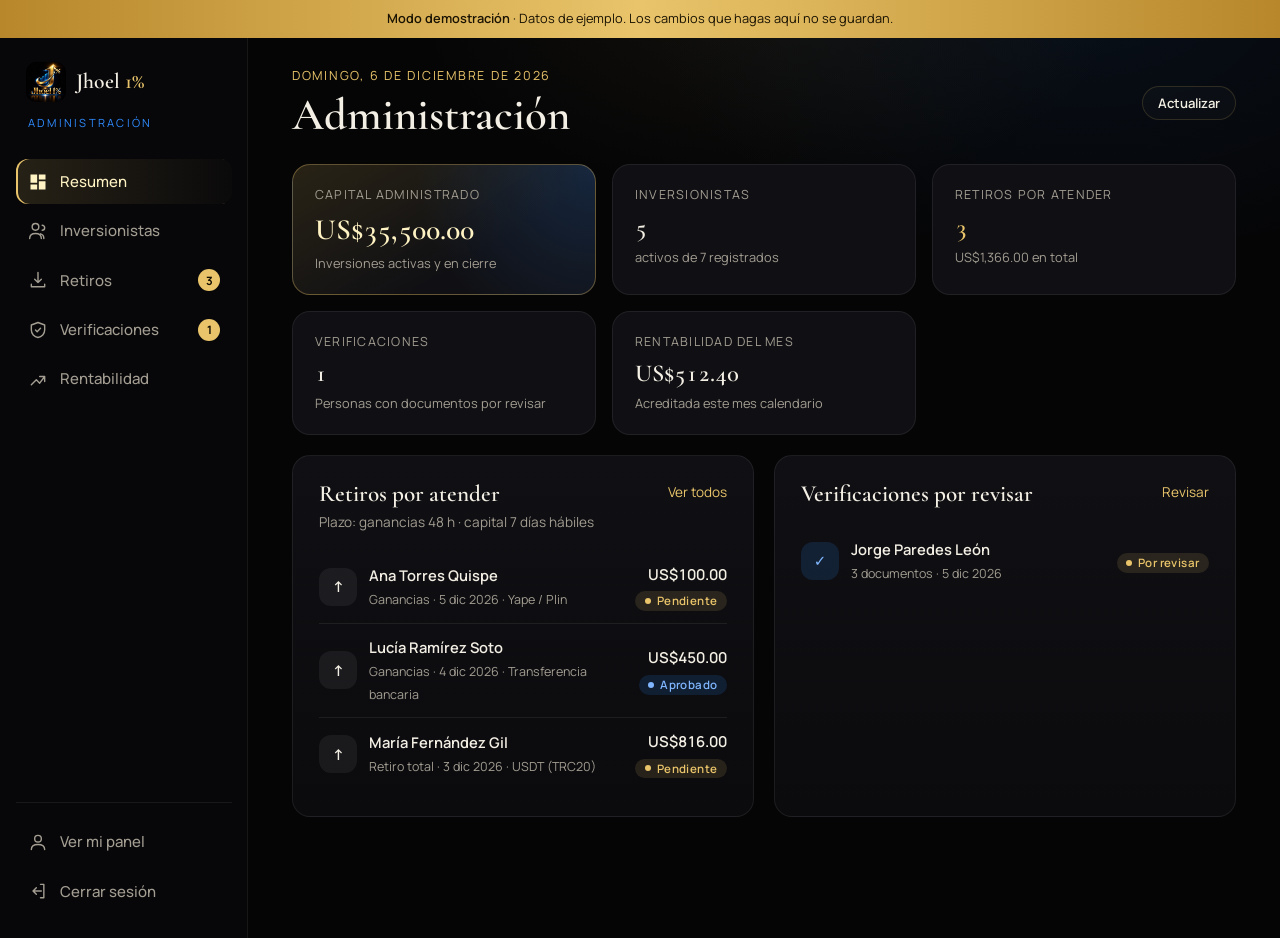
==== admin.html @ ac3cc1c6 "Conectar cuentas con Supabase y añadir panel de administración - supabase/schema.sql: tablas, reglas" ====
<!doctype html>
<html lang="es">
<head>
  <meta charset="utf-8">
  <meta name="viewport" content="width=device-width, initial-scale=1, viewport-fit=cover">
  <title>Administración — Jhoel 1%</title>
  <meta name="robots" content="noindex">
  <meta name="theme-color" content="#050506">
  <link rel="icon" type="image/png" href="assets/img/favicon.png">
  <link rel="preconnect" href="https://fonts.googleapis.com">
  <link rel="preconnect" href="https://fonts.gstatic.com" crossorigin>
  <link rel="stylesheet" href="https://fonts.googleapis.com/css2?family=Cormorant+Garamond:ital,wght@0,500;0,600;0,700;1,500&family=Manrope:wght@300;400;500;600;700&display=swap">
  <link rel="stylesheet" href="panel.css?v=20261009b">
  <link rel="stylesheet" href="admin.css?v=20261009">
</head>
<body class="is-admin">

  <div class="loading" id="loading" aria-live="polite"><img src="assets/img/logo.webp" alt="" width="72" height="72"><span>Cargando administración…</span></div>

  <div class="demo-bar" id="demoBar">
    <strong>Modo demostración</strong> · Datos de ejemplo. Los cambios que hagas aquí no se guardan.
  </div>

  <div class="app">
    <aside class="side" aria-label="Menú de administración">
      <a href="index.html" class="side__brand" aria-label="Ir a la página principal">
        <img src="assets/img/logo.webp" alt="" width="40" height="40">
        <span class="notranslate" translate="no">Jhoel <em>1%</em></span>
      </a>
      <p class="side__tag">Administración</p>
      <nav class="side__nav">
        <a href="#resumen" data-view="resumen" class="is-active">
          <svg viewBox="0 0 24 24" aria-hidden="true"><path d="M3 13h8V3H3zm10 8h8V11h-8zM3 21h8v-6H3zm10-18v6h8V3z"/></svg>
          <span>Resumen</span>
        </a>
        <a href="#inversionistas" data-view="inversionistas">
          <svg viewBox="0 0 24 24" aria-hidden="true"><path d="M9 11a4 4 0 1 0 0-8 4 4 0 0 0 0 8Zm-7 10c0-4 3-6 7-6s7 2 7 6m1-10a3 3 0 1 0 0-6m2 16c0-3-1.5-5-4-5.6"/></svg>
          <span>Inversionistas</span>
        </a>
        <a href="#retiros" data-view="retiros">
          <svg viewBox="0 0 24 24" aria-hidden="true"><path d="M12 3v12m0 0-4-4m4 4 4-4M4 17v3h16v-3"/></svg>
          <span>Retiros</span><b class="badge" id="badgeW" hidden></b>
        </a>
        <a href="#verificaciones" data-view="verificaciones">
          <svg viewBox="0 0 24 24" aria-hidden="true"><path d="M12 3 4 6v6c0 4.5 3.4 8.3 8 9 4.6-.7 8-4.5 8-9V6l-8-3Zm-3 9 2 2 4-4"/></svg>
          <span>Verificaciones</span><b class="badge" id="badgeK" hidden></b>
        </a>
        <a href="#rentabilidad" data-view="rentabilidad">
          <svg viewBox="0 0 24 24" aria-hidden="true"><path d="M4 19 10 13l4 4 6-8M14 9h6v6"/></svg>
          <span>Rentabilidad</span>
        </a>
      </nav>
      <div class="side__foot">
        <a href="panel.html">
          <svg viewBox="0 0 24 24" aria-hidden="true"><path d="M12 12a4 4 0 1 0 0-8 4 4 0 0 0 0 8Zm-8 9c0-4 3.5-6 8-6s8 2 8 6"/></svg>
          Ver mi panel
        </a>
        <a href="index.html" id="logout">
          <svg viewBox="0 0 24 24" aria-hidden="true"><path d="M15 4h4v16h-4M10 8l-4 4 4 4M6 12h10"/></svg>
          Cerrar sesión
        </a>
      </div>
    </aside>

    <div class="main">
      <header class="top">
        <div class="top__hello">
          <p class="top__eyebrow" id="today">—</p>
          <h1>Administración</h1>
        </div>
        <div class="top__actions">
          <button type="button" class="btn btn--ghost btn--sm" id="refresh">Actualizar</button>
        </div>
      </header>

      <!-- ============ RESUMEN ============ -->
      <section class="view" id="view-resumen" aria-labelledby="h-a-res">
        <h2 class="sr-only" id="h-a-res">Resumen</h2>
        <div class="kpis kpis--5">
          <article class="kpi kpi--hero">
            <p class="kpi__label">Capital administrado</p>
            <p class="kpi__value" id="sCapital">—</p>
            <p class="kpi__meta">Inversiones activas y en cierre</p>
          </article>
          <article class="kpi">
            <p class="kpi__label">Inversionistas</p>
            <p class="kpi__value" id="sInvestors">—</p>
            <p class="kpi__meta" id="sInvestorsMeta">—</p>
          </article>
          <article class="kpi">
            <p class="kpi__label">Retiros por atender</p>
            <p class="kpi__value kpi__value--gold" id="sWithdrawals">—</p>
            <p class="kpi__meta" id="sWithdrawalsMeta">—</p>
          </article>
          <article class="kpi">
            <p class="kpi__label">Verificaciones</p>
            <p class="kpi__value" id="sKyc">—</p>
            <p class="kpi__meta">Personas con documentos por revisar</p>
          </article>
          <article class="kpi">
            <p class="kpi__label">Rentabilidad del mes</p>
            <p class="kpi__value" id="sProfits">—</p>
            <p class="kpi__meta">Acreditada este mes calendario</p>
          </article>
        </div>

        <div class="grid-2 grid-2--even">
          <article class="card">
            <header class="card__head">
              <div><h3>Retiros por atender</h3><p class="card__sub">Plazo: ganancias 48 h · capital 7 días hábiles</p></div>
              <a href="#retiros" data-view="retiros" class="card__link">Ver todos</a>
            </header>
            <ul class="feed" id="homeW"></ul>
          </article>
          <article class="card">
            <header class="card__head">
              <div><h3>Verificaciones por revisar</h3></div>
              <a href="#verificaciones" data-view="verificaciones" class="card__link">Revisar</a>
            </header>
            <ul class="feed" id="homeK"></ul>
          </article>
        </div>
      </section>

      <!-- ============ INVERSIONISTAS ============ -->
      <section class="view" id="view-inversionistas" aria-labelledby="h-a-inv" hidden>
        <header class="view__head">
          <h2 id="h-a-inv">Inversionistas</h2>
          <label class="search">
            <span class="sr-only">Buscar inversionista</span>
            <input type="search" id="invSearch" placeholder="Buscar por nombre, correo o código" autocomplete="off">
          </label>
        </header>
        <div class="card card--flush">
          <div class="table-wrap">
            <table class="table table--click">
              <thead><tr><th>Inversionista</th><th>Verificación</th><th class="num">Capital</th><th class="num">Disponible</th><th class="num">Referidos</th><th class="num">Tasa obj.</th><th>Estado</th></tr></thead>
              <tbody id="invBody"></tbody>
            </table>
          </div>
        </div>
      </section>

      <!-- ============ RETIROS ============ -->
      <section class="view" id="view-retiros" aria-labelledby="h-a-ret" hidden>
        <header class="view__head">
          <h2 id="h-a-ret">Retiros</h2>
          <div class="chips" aria-label="Filtrar retiros">
            <button type="button" class="chip is-on" data-wfilter="open">Por atender</button>
            <button type="button" class="chip" data-wfilter="paid">Pagados</button>
            <button type="button" class="chip" data-wfilter="rejected">Rechazados</button>
            <button type="button" class="chip" data-wfilter="all">Todos</button>
          </div>
        </header>
        <div class="card card--flush">
          <div class="table-wrap">
            <table class="table">
              <thead><tr><th>Solicitado</th><th>Inversionista</th><th>Tipo</th><th class="num">Monto</th><th>Destino</th><th>Estado</th><th>Acciones</th></tr></thead>
              <tbody id="wBody"></tbody>
            </table>
          </div>
        </div>
      </section>

      <!-- ============ VERIFICACIONES ============ -->
      <section class="view" id="view-verificaciones" aria-labelledby="h-a-kyc" hidden>
        <header class="view__head"><h2 id="h-a-kyc">Verificaciones</h2></header>
        <p class="view__lead">Una cuenta queda verificada cuando sus tres documentos están aprobados. También puedes cambiar el estado a mano desde la ficha del inversionista.</p>
        <div class="card card--flush">
          <div class="table-wrap">
            <table class="table">
              <thead><tr><th>Enviado</th><th>Inversionista</th><th>Documento</th><th>Archivo</th><th>Acciones</th></tr></thead>
              <tbody id="kBody"></tbody>
            </table>
          </div>
        </div>
      </section>

      <!-- ============ RENTABILIDAD ============ -->
      <section class="view" id="view-rentabilidad" aria-labelledby="h-a-prof" hidden>
        <header class="view__head"><h2 id="h-a-prof">Rentabilidad del mes</h2></header>

        <div class="grid-2">
          <article class="card">
            <header class="card__head">
              <div>
                <h3>Acreditar rentabilidad</h3>
                <p class="card__sub">Cada inversión cobra en su fecha mensual. Se acredita la menor entre su tasa objetivo y el resultado real que registres.</p>
              </div>
            </header>
            <form class="form" id="pForm" novalidate>
              <label for="pReal">Resultado real de la estrategia este mes (%)
                <input type="number" id="pReal" min="0" max="10" step="0.01" inputmode="decimal" placeholder="Ej. 1.85">
              </label>
              <label for="pNote">Nota interna (opcional)
                <input type="text" id="pNote" placeholder="Ej. Cierre de octubre 2026">
              </label>
              <button type="submit" class="btn btn--ghost">Calcular vista previa</button>
              <p class="form__msg" id="pMsg" role="status"></p>
            </form>
          </article>
          <article class="card card--quiet">
            <header class="card__head"><div><h3>Cómo se calcula</h3></div></header>
            <ul class="rules">
              <li><b>Tasa objetivo:</b> 1% + 0.01% por referido válido (máximo 2%). Durante la promoción de lanzamiento, 2%.</li>
              <li><b>Tasa aplicada:</b> la menor entre la tasa objetivo y el resultado real del mes.</li>
              <li><b>Periodos:</b> solo se acreditan los periodos mensuales ya cumplidos. Si alguien tiene dos meses pendientes, ejecuta el cálculo dos veces.</li>
              <li><b>Sin duplicados:</b> un mismo periodo nunca se acredita dos veces.</li>
            </ul>
          </article>
        </div>

        <article class="card card--flush" id="pPreview" hidden>
          <header class="card__head card__head--pad">
            <div><h3>Vista previa</h3><p class="card__sub" id="pSummary">—</p></div>
          </header>
          <div class="table-wrap">
            <table class="table">
              <thead><tr><th>Inversionista</th><th>Periodo</th><th class="num">Capital</th><th class="num">Objetivo</th><th class="num">Aplicada</th><th class="num">Monto</th></tr></thead>
              <tbody id="pBody"></tbody>
            </table>
          </div>
          <div class="card__foot">
            <button type="button" class="btn btn--gold" id="pCommit">Acreditar</button>
            <div class="confirm" id="pConfirm" hidden>
              <p id="pConfirmText">—</p>
              <div class="confirm__btns">
                <button type="button" class="btn btn--gold btn--sm" id="pYes">Sí, acreditar</button>
                <button type="button" class="btn btn--ghost btn--sm" id="pNo">Cancelar</button>
              </div>
            </div>
          </div>
        </article>

        <article class="card card--flush">
          <header class="card__head card__head--pad"><div><h3>Historial de cierres</h3></div></header>
          <div class="table-wrap">
            <table class="table">
              <thead><tr><th>Fecha</th><th class="num">Resultado real</th><th class="num">Cuentas</th><th class="num">Total acreditado</th><th>Nota</th></tr></thead>
              <tbody id="rBody"></tbody>
            </table>
          </div>
        </article>
      </section>
    </div>
  </div>

  <nav class="tabbar" aria-label="Menú de administración">
    <a href="#resumen" data-view="resumen" class="is-active"><svg viewBox="0 0 24 24" aria-hidden="true"><path d="M3 13h8V3H3zm10 8h8V11h-8zM3 21h8v-6H3zm10-18v6h8V3z"/></svg><span>Resumen</span></a>
    <a href="#inversionistas" data-view="inversionistas"><svg viewBox="0 0 24 24" aria-hidden="true"><path d="M9 11a4 4 0 1 0 0-8 4 4 0 0 0 0 8Zm-7 10c0-4 3-6 7-6s7 2 7 6"/></svg><span>Personas</span></a>
    <a href="#retiros" data-view="retiros"><svg viewBox="0 0 24 24" aria-hidden="true"><path d="M12 3v12m0 0-4-4m4 4 4-4M4 17v3h16v-3"/></svg><span>Retiros</span></a>
    <a href="#verificaciones" data-view="verificaciones"><svg viewBox="0 0 24 24" aria-hidden="true"><path d="M12 3 4 6v6c0 4.5 3.4 8.3 8 9 4.6-.7 8-4.5 8-9V6l-8-3Zm-3 9 2 2 4-4"/></svg><span>Verificar</span></a>
    <a href="#rentabilidad" data-view="rentabilidad"><svg viewBox="0 0 24 24" aria-hidden="true"><path d="M4 19 10 13l4 4 6-8M14 9h6v6"/></svg><span>Rentab.</span></a>
  </nav>

  <!-- Ficha del inversionista -->
  <div class="drawer" id="drawer" hidden>
    <div class="drawer__backdrop" data-close></div>
    <aside class="drawer__panel" role="dialog" aria-modal="true" aria-labelledby="dName">
      <button type="button" class="auth__close" data-close aria-label="Cerrar">×</button>
      <p class="top__eyebrow" id="dCode">—</p>
      <h2 id="dName">—</h2>
      <p class="card__sub" id="dContact">—</p>

      <dl class="data" id="dData"></dl>

      <section class="drawer__sec">
        <h3>Verificación de identidad</h3>
        <div class="inline-form">
          <select id="dKyc" aria-label="Estado de verificación">
            <option value="pending">Pendiente</option>
            <option value="in_review">En revisión</option>
            <option value="verified">Verificado</option>
            <option value="rejected">Rechazado</option>
          </select>
          <button type="button" class="btn btn--ghost btn--sm" id="dKycSave">Guardar</button>
        </div>
      </section>

      <section class="drawer__sec">
        <h3 id="dDepTitle">Registrar depósito</h3>
        <form class="form" id="dDeposit" novalidate>
          <div class="auth__grid">
            <label for="dAmount">Monto (US$)<input type="number" id="dAmount" min="1" step="0.01" inputmode="decimal"></label>
            <label for="dStart" id="dStartWrap">Fecha de inicio<input type="date" id="dStart"></label>
          </div>
          <label for="dDetail">Medio / referencia<input type="text" id="dDetail" placeholder="Ej. Transferencia BCP op. 123456"></label>
          <label class="check" id="dPromoWrap"><input type="checkbox" id="dPromo"> <span>Aplicar promoción de lanzamiento (2% los primeros 3 meses)</span></label>
          <button type="submit" class="btn btn--gold">Registrar depósito</button>
          <p class="form__msg" id="dMsg" role="status"></p>
        </form>
      </section>

      <section class="drawer__sec">
        <h3>Movimientos</h3>
        <ul class="feed" id="dMov"></ul>
      </section>
    </aside>
  </div>

  <script src="lib/supabase.js?v=2.117.3" defer></script>
  <script src="config.js?v=20261009" defer></script>
  <script src="admin.js?v=20261009" defer></script>
</body>
</html>
---- panel.css ----
/* ==========================================================================
   Jhoel 1% — Panel del inversionista
   Layout: barra lateral fija + contenido en tarjetas; barra inferior en celular
   ========================================================================== */

:root {
  --bg: #050506;
  --bg-2: #0b0b0e;
  --surface: #101014;
  --surface-2: #15151b;
  --line: rgba(233, 196, 106, .16);
  --line-soft: rgba(255, 255, 255, .07);
  --text: #f4efe4;
  --muted: #a39d92;
  --gold: #e9c46a;
  --gold-2: #b8872b;
  --gold-3: #fff3c4;
  --blue: #2f8bff;
  --ok: #5fd38d;
  --warn: #e9c46a;
  --bad: #ff8a7a;
  --radius: 18px;
  --serif: "Cormorant Garamond", Georgia, serif;
  --sans: "Manrope", system-ui, -apple-system, "Segoe UI", sans-serif;
  --ease: cubic-bezier(.2, .8, .2, 1);
  --side: 248px;
  color-scheme: dark;
}

*, *::before, *::after { box-sizing: border-box; }
html { -webkit-text-size-adjust: 100%; }
body {
  margin: 0; min-height: 100vh;
  background:
    radial-gradient(ellipse 50% 40% at 85% 0%, rgba(47,139,255,.08), transparent 70%),
    radial-gradient(ellipse 40% 30% at 60% 0%, rgba(233,196,106,.06), transparent 70%),
    var(--bg);
  color: var(--text);
  font: 400 15px/1.55 var(--sans);
  -webkit-font-smoothing: antialiased;
  overflow-x: hidden;
}
img { max-width: 100%; display: block; }
a { color: inherit; }
strong { font-weight: 600; }
[hidden] { display: none !important; }
.sr-only { position: absolute; width: 1px; height: 1px; overflow: hidden; clip: rect(0 0 0 0); white-space: nowrap; }
h1, h2, h3 { font-family: var(--serif); font-weight: 600; line-height: 1.1; margin: 0; text-wrap: balance; }
.gold { color: var(--gold); }

/* ---------- Botones ---------- */
.btn {
  display: inline-flex; align-items: center; justify-content: center; gap: .5em;
  padding: .9em 1.5em; border-radius: 999px; border: 1px solid transparent;
  font: 600 .9rem/1 var(--sans); text-decoration: none; cursor: pointer;
  transition: transform .3s var(--ease), box-shadow .3s var(--ease), border-color .3s, color .3s, background .3s;
}
.btn--sm { padding: .7em 1.15em; font-size: .82rem; }
.btn--gold { background: linear-gradient(135deg, var(--gold-3), var(--gold) 40%, var(--gold-2)); color: #140f02; box-shadow: 0 10px 28px -12px rgba(233,196,106,.7); }
.btn--gold:hover { transform: translateY(-1px); box-shadow: 0 14px 34px -10px rgba(233,196,106,.85); }
.btn--ghost { background: rgba(255,255,255,.02); border-color: var(--line); color: var(--text); }
.btn--ghost:hover { border-color: var(--gold); color: var(--gold); }
.btn--danger { background: rgba(255,138,122,.12); border-color: rgba(255,138,122,.5); color: var(--bad); }
.btn--danger:hover { background: rgba(255,138,122,.2); }
.btn:focus-visible, a:focus-visible, button:focus-visible, input:focus-visible, select:focus-visible { outline: 2px solid var(--gold); outline-offset: 2px; }
.btn[disabled] { opacity: .5; cursor: not-allowed; transform: none; }

/* ---------- Aviso demo ---------- */
.demo-bar {
  padding: 9px 16px; text-align: center; font-size: .8rem; color: #1a1303;
  background: linear-gradient(90deg, var(--gold-2), var(--gold), var(--gold-2));
}

/* ---------- Estructura ---------- */
.app {
  display: grid; grid-template-columns: var(--side) minmax(0, 1fr); min-height: calc(100vh - 36px);
  background: linear-gradient(90deg, rgba(8,8,11,.7) calc(var(--side) - 1px), var(--line-soft) calc(var(--side) - 1px), var(--line-soft) var(--side), transparent var(--side));
}

.side {
  position: sticky; top: 0; height: 100vh; align-self: start;
  display: flex; flex-direction: column; gap: 28px;
  padding: 24px 16px;
}
.side__brand { display: flex; align-items: center; gap: 10px; padding: 0 10px; text-decoration: none; font: 600 1.35rem/1 var(--serif); }
.side__brand img { width: 40px; height: 40px; border-radius: 10px; }
.side__brand em { font-style: normal; color: var(--gold); }
.side__nav { display: grid; gap: 4px; }
.side__nav a, .side__foot a {
  display: flex; align-items: center; gap: 12px;
  padding: 11px 12px; border-radius: 12px;
  text-decoration: none; color: var(--muted); font-weight: 500;
  transition: background .25s, color .25s;
}
.side__nav a:hover, .side__foot a:hover { background: rgba(255,255,255,.04); color: var(--text); }
.side__nav a.is-active { background: linear-gradient(90deg, rgba(233,196,106,.14), rgba(233,196,106,.02)); color: var(--gold-3); box-shadow: inset 2px 0 0 var(--gold); }
.side svg, .tabbar svg { width: 20px; height: 20px; flex: 0 0 auto; fill: none; stroke: currentColor; stroke-width: 1.7; stroke-linecap: round; stroke-linejoin: round; }
.side__nav a:first-child svg path { fill: currentColor; stroke: none; }
.side__foot { margin-top: auto; display: grid; gap: 4px; border-top: 1px solid var(--line-soft); padding-top: 16px; }
.side__help { color: var(--ok) !important; }

.main { min-width: 0; padding: 28px clamp(16px, 3.5vw, 44px) 60px; display: grid; gap: 24px; align-content: start; }

.top { display: flex; align-items: center; justify-content: space-between; gap: 16px; flex-wrap: wrap; }
.top__eyebrow { margin: 0 0 6px; font-size: .78rem; letter-spacing: .14em; text-transform: uppercase; color: var(--gold); }
.top h1 { font-size: clamp(2rem, 4vw, 2.8rem); }
.top__actions { display: flex; align-items: center; gap: 12px; }
.avatar {
  width: 42px; height: 42px; border-radius: 50%;
  display: grid; place-items: center;
  font: 700 .85rem/1 var(--sans); color: #140f02;
  background: linear-gradient(135deg, var(--gold-3), var(--gold-2));
}

.view { display: grid; gap: 20px; animation: viewIn .45s var(--ease); }
@keyframes viewIn { from { opacity: 0; transform: translateY(8px); } }
.view__head { display: flex; align-items: center; justify-content: space-between; gap: 14px; flex-wrap: wrap; }
.view__head h2 { font-size: clamp(1.8rem, 3.4vw, 2.4rem); }

.grid-2 { display: grid; grid-template-columns: 1.35fr 1fr; gap: 20px; }
.grid-2 > * { min-width: 0; }

/* ---------- Tarjetas ---------- */
.card {
  padding: clamp(18px, 2.4vw, 26px);
  border: 1px solid var(--line-soft); border-radius: var(--radius);
  background: linear-gradient(180deg, var(--surface), var(--bg-2));
}
.card--flush { padding: 0; overflow: hidden; }
.card--quiet { background: var(--bg-2); }
.card--glow { border-color: rgba(233,196,106,.35); background: linear-gradient(160deg, rgba(233,196,106,.12), rgba(47,139,255,.05) 55%, var(--bg-2)); }
.card__head { display: flex; justify-content: space-between; align-items: flex-start; gap: 14px; margin-bottom: 18px; flex-wrap: wrap; }
.card__head h3 { font-size: 1.45rem; }
.card__sub { margin: 4px 0 0; font-size: .85rem; color: var(--muted); }
.card__link { font-size: .85rem; color: var(--gold); text-decoration: none; white-space: nowrap; }

/* ---------- Promo ---------- */
.promo {
  display: flex; align-items: center; gap: 14px; flex-wrap: wrap;
  padding: 14px 18px; border-radius: 14px;
  border: 1px solid rgba(233,196,106,.35);
  background: linear-gradient(90deg, rgba(233,196,106,.12), rgba(233,196,106,.02));
}
.promo p { margin: 0; color: var(--muted); font-size: .92rem; }
.promo strong { color: var(--gold-3); }

/* ---------- Pills ---------- */
.pill { display: inline-flex; align-items: center; gap: 6px; padding: .35em .8em; border-radius: 999px; font: 600 .72rem/1 var(--sans); letter-spacing: .04em; white-space: nowrap; }
.pill::before { content: ""; width: 6px; height: 6px; border-radius: 50%; background: currentColor; }
.pill--gold { color: var(--gold); background: rgba(233,196,106,.12); }
.pill--ok { color: var(--ok); background: rgba(95,211,141,.12); }
.pill--warn { color: var(--warn); background: rgba(233,196,106,.12); }
.pill--blue { color: #7fb6ff; background: rgba(47,139,255,.14); }
.pill--bad { color: var(--bad); background: rgba(255,138,122,.12); }

/* ---------- KPIs ---------- */
.kpis { display: grid; grid-template-columns: 1.3fr 1fr 1fr 1fr; gap: 16px; }
.kpi {
  min-width: 0; padding: 20px 22px;
  border: 1px solid var(--line-soft); border-radius: var(--radius);
  background: var(--surface);
}
.kpi--hero {
  border-color: rgba(233,196,106,.35);
  background:
    radial-gradient(circle at 100% 0%, rgba(47,139,255,.18), transparent 55%),
    linear-gradient(150deg, rgba(233,196,106,.16), var(--surface) 65%);
}
.kpi__label { margin: 0 0 10px; font-size: .78rem; letter-spacing: .1em; text-transform: uppercase; color: var(--muted); }
.kpi__value { margin: 0; font: 600 clamp(1.6rem, 2.4vw, 2.1rem)/1.05 var(--serif); font-variant-numeric: tabular-nums; overflow-wrap: anywhere; }
.kpi--hero .kpi__value { font-size: clamp(2rem, 3.2vw, 2.8rem); color: var(--gold-3); }
.kpi__value--gold { color: var(--gold); }
.kpi__meta { margin: 8px 0 0; font-size: .8rem; color: var(--muted); }
.kpi__meta a { color: var(--gold); text-decoration: none; }

/* ---------- Gráfico ---------- */
.legend { display: flex; gap: 14px; list-style: none; margin: 0; padding: 0; font-size: .76rem; color: var(--muted); flex-wrap: wrap; }
.legend li { display: flex; align-items: center; gap: 6px; }
.sw { width: 10px; height: 10px; border-radius: 3px; display: inline-block; }
.sw--paid { background: linear-gradient(180deg, var(--gold-3), var(--gold)); }
.sw--now { background: var(--blue); }
.sw--proj { background: transparent; border: 1px dashed rgba(233,196,106,.6); }
.chart { position: relative; height: 230px; }
.chart svg { width: 100%; height: 100%; display: block; overflow: visible; }
.chart .grid line { stroke: var(--line-soft); }
.chart .axis text { fill: var(--muted); font: 500 11px var(--sans); }
.chart .val { fill: var(--text); font: 600 11px var(--sans); }
.chart .bar-paid { fill: url(#gPaid); }
.chart .bar-now { fill: var(--blue); }
.chart .bar-proj { fill: rgba(233,196,106,.06); stroke: rgba(233,196,106,.55); stroke-dasharray: 4 3; }

/* ---------- Ciclo ---------- */
.cycle { display: flex; align-items: center; gap: 24px; flex-wrap: wrap; }
.ring {
  --p: 0;
  width: 132px; height: 132px; border-radius: 50%; flex: 0 0 auto;
  background: conic-gradient(var(--gold) calc(var(--p) * 1%), rgba(255,255,255,.06) 0);
  display: grid; place-items: center;
  box-shadow: 0 0 40px -10px rgba(233,196,106,.5);
}
.ring__inner { width: 104px; height: 104px; border-radius: 50%; background: var(--bg-2); display: grid; place-content: center; text-align: center; }
.ring__inner strong { font: 600 2.2rem/1 var(--serif); color: var(--gold-3); }
.ring__inner span { font-size: .75rem; color: var(--muted); }
.ring__inner b { font-weight: 600; }
.cycle__list { flex: 1; min-width: 180px; margin: 0; display: grid; gap: 12px; }
.cycle__list div { display: flex; justify-content: space-between; gap: 10px; border-bottom: 1px solid var(--line-soft); padding-bottom: 10px; }
.cycle__list dt { color: var(--muted); font-size: .85rem; }
.cycle__list dd { margin: 0; font-weight: 600; font-variant-numeric: tabular-nums; }

/* ---------- Feed ---------- */
.feed { list-style: none; margin: 0; padding: 0; display: grid; }
.feed li { display: grid; grid-template-columns: 38px minmax(0, 1fr) auto; gap: 12px; align-items: center; padding: 12px 0; border-bottom: 1px solid var(--line-soft); }
.feed li:last-child { border-bottom: 0; }
.feed__ico { width: 38px; height: 38px; border-radius: 12px; display: grid; place-items: center; font-weight: 700; }
.feed__ico--deposit { background: rgba(47,139,255,.14); color: #7fb6ff; }
.feed__ico--profit { background: rgba(233,196,106,.14); color: var(--gold); }
.feed__ico--withdraw { background: rgba(255,255,255,.06); color: var(--text); }
.feed__txt { min-width: 0; }
.feed__txt strong { display: block; font-size: .92rem; }
.feed__txt span { font-size: .78rem; color: var(--muted); }
.feed__amt { text-align: right; font-weight: 600; font-variant-numeric: tabular-nums; }
.feed__amt small { display: block; margin-top: 4px; }
.pos { color: var(--ok); }
.empty { color: var(--muted); font-size: .9rem; padding: 12px 0; }

/* ---------- Nivel referidos ---------- */
.level__now { margin: 0 0 12px; color: var(--muted); }
.level__now strong { font: 600 2rem/1 var(--serif); color: var(--gold-3); margin-right: 4px; }
.bar { height: 8px; border-radius: 8px; background: rgba(255,255,255,.06); overflow: hidden; }
.bar span { display: block; height: 100%; border-radius: 8px; background: linear-gradient(90deg, var(--blue), var(--gold), var(--gold-3)); transition: width 1s var(--ease); }
.level__scale { display: flex; justify-content: space-between; margin-top: 8px; font-size: .75rem; color: var(--muted); }
.level__tip { margin: 14px 0 0; font-size: .85rem; color: var(--muted); }

/* ---------- Tablas ---------- */
.table-wrap { overflow-x: auto; }
.table { width: 100%; border-collapse: collapse; min-width: 560px; font-size: .9rem; }
.table th { text-align: left; font: 600 .72rem/1 var(--sans); letter-spacing: .1em; text-transform: uppercase; color: var(--muted); padding: 16px 20px; border-bottom: 1px solid var(--line-soft); background: rgba(255,255,255,.02); }
.table td { padding: 15px 20px; border-bottom: 1px solid var(--line-soft); vertical-align: middle; }
.table tr:last-child td { border-bottom: 0; }
.table tbody tr:hover { background: rgba(255,255,255,.02); }
.table .num { text-align: right; font-variant-numeric: tabular-nums; }
.table td.muted { color: var(--muted); }

.chips { display: flex; gap: 8px; flex-wrap: wrap; }
.chip { padding: .55em 1em; border-radius: 999px; border: 1px solid var(--line-soft); background: transparent; color: var(--muted); font: 500 .82rem/1 var(--sans); cursor: pointer; }
.chip:hover { color: var(--text); }
.chip.is-on { border-color: var(--gold); color: var(--gold); background: rgba(233,196,106,.08); }

/* ---------- Formularios ---------- */
.form { display: grid; gap: 16px; }
.form label { display: grid; gap: 7px; font-size: .84rem; color: var(--muted); }
.form input, .form select, .copy input {
  width: 100%; padding: .85em 1em; border-radius: 12px;
  border: 1px solid var(--line-soft); background: rgba(255,255,255,.03);
  color: var(--text); font: 500 1rem var(--sans);
}
.form select option { background: var(--bg-2); }
.form input:focus, .form select:focus { outline: none; border-color: var(--gold); box-shadow: 0 0 0 4px rgba(233,196,106,.12); }
.form input.is-invalid { border-color: var(--bad); }
.avail { display: flex; justify-content: space-between; align-items: baseline; gap: 10px; padding: 14px 16px; border-radius: 12px; background: rgba(233,196,106,.07); border: 1px solid var(--line); }
.avail span { font-size: .85rem; color: var(--muted); }
.avail strong { font: 600 1.6rem/1 var(--serif); color: var(--gold); font-variant-numeric: tabular-nums; }
.amount { position: relative; display: block; }
.amount input { padding-right: 92px; }
.amount__max { position: absolute; right: 8px; top: 50%; transform: translateY(-50%); border: 1px solid var(--line); background: transparent; color: var(--gold); border-radius: 8px; padding: 6px 10px; font: 600 .75rem var(--sans); cursor: pointer; }
.form__note { margin: 0; font-size: .8rem; color: var(--muted); }
.form__msg { margin: 0; min-height: 1.2em; font-size: .88rem; color: var(--gold-3); }
.form__msg.is-error { color: var(--bad); }
.card .btn + .form__msg { margin-top: 12px; }

.close-sum { margin: 0 0 16px; display: grid; gap: 10px; }
.close-sum div { display: flex; justify-content: space-between; gap: 10px; font-size: .92rem; }
.close-sum dt { color: var(--muted); }
.close-sum dd { margin: 0; font-weight: 600; font-variant-numeric: tabular-nums; }
.close-sum__total { padding-top: 10px; border-top: 1px solid var(--line-soft); }
.close-sum__total dd { font: 600 1.4rem/1 var(--serif); color: var(--gold-3); }
.card--quiet .form__note { margin-bottom: 16px; }
.confirm { margin-top: 14px; padding: 14px; border-radius: 12px; border: 1px solid rgba(255,138,122,.35); background: rgba(255,138,122,.06); }
.confirm p { margin: 0 0 12px; font-size: .9rem; }
.confirm__btns { display: flex; gap: 10px; flex-wrap: wrap; }

/* ---------- Referidos ---------- */
.code { margin: 0 0 16px; font: 600 clamp(1.8rem, 3.6vw, 2.6rem)/1 var(--serif); letter-spacing: .04em; color: var(--gold-3); overflow-wrap: anywhere; }
.copy { display: flex; gap: 10px; flex-wrap: wrap; }
.copy input { flex: 1 1 200px; min-width: 0; font-size: .85rem; color: var(--muted); }
.share-wa { margin-top: 12px; }
.ref-stats { display: grid; grid-template-columns: 1fr 1fr; gap: 14px; margin-bottom: 16px; }
.ref-stats div { padding: 14px; border-radius: 12px; background: rgba(255,255,255,.03); }
.ref-stats span { display: block; font-size: .78rem; color: var(--muted); margin-bottom: 6px; }
.ref-stats strong { font: 600 1.7rem/1 var(--serif); font-variant-numeric: tabular-nums; }

/* ---------- Perfil ---------- */
.data { margin: 0; display: grid; gap: 0; }
.data div { display: flex; justify-content: space-between; gap: 14px; padding: 12px 0; border-bottom: 1px solid var(--line-soft); }
.data div:last-child { border-bottom: 0; }
.data dt { color: var(--muted); font-size: .88rem; }
.data dd { margin: 0; font-weight: 500; text-align: right; overflow-wrap: anywhere; min-width: 0; }
.kyc { list-style: none; margin: 0; padding: 0; display: grid; gap: 10px; }
.kyc li { display: grid; grid-template-columns: 34px minmax(0, 1fr) auto; gap: 12px; align-items: center; padding: 12px; border-radius: 12px; background: rgba(255,255,255,.03); }
.kyc__n { width: 34px; height: 34px; border-radius: 50%; display: grid; place-items: center; font-weight: 700; font-size: .85rem; }
.kyc__n--ok { background: rgba(95,211,141,.15); color: var(--ok); }
.kyc__n--todo { background: rgba(233,196,106,.12); color: var(--gold); }
.kyc strong { display: block; font-size: .92rem; }
.kyc span { font-size: .78rem; color: var(--muted); }
.settings { list-style: none; margin: 0; padding: 0; display: grid; }
.settings li { display: flex; justify-content: space-between; align-items: center; gap: 14px; padding: 14px 0; border-bottom: 1px solid var(--line-soft); }
.settings li:last-child { border-bottom: 0; }
.settings strong { display: block; font-size: .92rem; }
.settings span { font-size: .8rem; color: var(--muted); }
.switch { position: relative; cursor: pointer; flex: 0 0 auto; }
.switch input { position: absolute; opacity: 0; width: 1px; height: 1px; }
.switch span { display: block; width: 44px; height: 24px; border-radius: 24px; background: rgba(255,255,255,.1); position: relative; transition: background .3s; }
.switch span::after { content: ""; position: absolute; top: 3px; left: 3px; width: 18px; height: 18px; border-radius: 50%; background: var(--muted); transition: transform .3s var(--ease), background .3s; }
.switch input:checked + span { background: rgba(233,196,106,.35); }
.switch input:checked + span::after { transform: translateX(20px); background: var(--gold); }
.switch input:focus-visible + span { outline: 2px solid var(--gold); outline-offset: 3px; }

/* ---------- Barra inferior (celular) ---------- */
.tabbar { display: none; }

/* ---------- Toast ---------- */
.toast {
  position: fixed; left: 50%; bottom: calc(90px + env(safe-area-inset-bottom, 0px)); z-index: 80;
  transform: translateX(-50%); max-width: calc(100% - 32px);
  padding: 12px 18px; border-radius: 12px;
  background: #15151b; border: 1px solid var(--line); color: var(--text); font-size: .9rem;
  box-shadow: 0 20px 50px -20px rgba(0,0,0,.8); transition: opacity .4s;
}
@media (min-width: 901px) { .toast { bottom: 28px; } }
.toast.is-out { opacity: 0; }

/* ---------- Responsive ---------- */
@media (max-width: 1180px) {
  .kpis { grid-template-columns: 1fr 1fr; }
  .grid-2 { grid-template-columns: 1fr; }
}
@media (max-width: 900px) {
  .app { grid-template-columns: 1fr; }
  .side { display: none; }
  .app { background: none; }
  .main { padding-bottom: calc(96px + env(safe-area-inset-bottom, 0px)); }
  .tabbar {
    position: fixed; left: 0; right: 0; bottom: 0; z-index: 70;
    display: grid; grid-template-columns: repeat(5, 1fr);
    padding: 8px 6px calc(8px + env(safe-area-inset-bottom, 0px));
    background: rgba(8,8,11,.94); backdrop-filter: blur(14px); -webkit-backdrop-filter: blur(14px);
    border-top: 1px solid var(--line-soft);
  }
  .tabbar a { display: grid; justify-items: center; gap: 4px; padding: 6px 2px; border-radius: 10px; text-decoration: none; color: var(--muted); font-size: .66rem; font-weight: 600; }
  .tabbar a:first-child svg path { fill: currentColor; stroke: none; }
  .tabbar a.is-active { color: var(--gold); }
}
@media (max-width: 520px) {
  .kpis { grid-template-columns: 1fr; }
  .top__actions .btn { padding: .65em .9em; }
  .chart { height: 200px; }
}

@media (prefers-reduced-motion: reduce) {
  .view { animation: none; }
}

/* ---------- Páginas centradas (nueva contraseña) ---------- */
.center-page { display: grid; place-items: center; padding: 24px 16px; }
.center-card { width: 100%; max-width: 440px; }
.center-card h1 { font-size: 2rem; margin-bottom: 4px; }
.center-logo { width: 64px; height: 64px; border-radius: 16px; margin-bottom: 18px; }

/* ---------- Carga ---------- */
.loading {
  position: fixed; inset: 0; z-index: 100;
  display: grid; place-content: center; justify-items: center; gap: 16px;
  background: var(--bg); color: var(--muted); font-size: .9rem;
  transition: opacity .4s, visibility .4s;
}
.loading img { width: 72px; height: 72px; border-radius: 18px; animation: pulse 1.4s ease-in-out infinite; }
.loading.is-done { opacity: 0; visibility: hidden; pointer-events: none; }
@keyframes pulse { 50% { transform: scale(1.06); opacity: .8; } }

/* ---------- Bienvenida ---------- */
.welcome h3 { font-size: 1.7rem; }
.steps { list-style: none; margin: 18px 0 22px; padding: 0; display: grid; gap: 12px; }
.steps li { display: grid; grid-template-columns: 34px minmax(0, 1fr); gap: 12px; align-items: start; }
.steps__n { width: 34px; height: 34px; border-radius: 50%; display: grid; place-items: center; font-weight: 700; background: rgba(233,196,106,.14); color: var(--gold); }
.steps li.is-done .steps__n { background: rgba(95,211,141,.15); color: var(--ok); }
.steps strong { display: block; }
.steps span { font-size: .85rem; color: var(--muted); }
.steps a { color: var(--gold); }
.side__admin { color: var(--gold) !important; margin-top: 8px; border: 1px dashed var(--line); }
.kyc .pill--bad + .btn, .kyc .pill--warn { justify-self: end; }
.kyc__side { display: grid; justify-items: end; gap: 6px; }
---- admin.css ----
/* Jhoel 1% — Administración (se carga después de panel.css) */

.side__tag { margin: -16px 0 0; padding: 0 12px; font-size: .7rem; letter-spacing: .2em; text-transform: uppercase; color: var(--blue); }
.badge { margin-left: auto; min-width: 22px; height: 22px; padding: 0 6px; border-radius: 11px; display: grid; place-items: center; background: var(--gold); color: #140f02; font: 700 .72rem/1 var(--sans); }

.kpis--5 { grid-template-columns: 1.3fr repeat(4, 1fr); }
@media (max-width: 1280px) { .kpis--5 { grid-template-columns: repeat(3, 1fr); } }
@media (max-width: 720px) { .kpis--5 { grid-template-columns: 1fr 1fr; } }
@media (max-width: 460px) { .kpis--5 { grid-template-columns: 1fr; } }
.grid-2--even { grid-template-columns: 1fr 1fr; }
@media (max-width: 1180px) { .grid-2--even { grid-template-columns: 1fr; } }

.view__lead { margin: -8px 0 0; color: var(--muted); font-size: .9rem; max-width: 70ch; }
.card__head--pad { padding: 22px 24px 0; }
.card__foot { padding: 18px 24px 22px; border-top: 1px solid var(--line-soft); display: grid; gap: 12px; justify-items: start; }

.search input {
  width: min(340px, 100%); padding: .75em 1em; border-radius: 999px;
  border: 1px solid var(--line-soft); background: rgba(255,255,255,.03); color: var(--text); font: 500 .9rem var(--sans);
}
.search { flex: 1 1 240px; display: flex; justify-content: flex-end; }
.search input:focus { outline: none; border-color: var(--gold); }

.table--click tbody tr { cursor: pointer; }
.table--click tbody tr:focus-visible { outline: 2px solid var(--gold); outline-offset: -2px; }
.who strong { display: block; font-weight: 600; }
.who span { font-size: .8rem; color: var(--muted); }
.acts { display: flex; gap: 6px; flex-wrap: wrap; }
.acts .btn { padding: .55em .9em; font-size: .76rem; }
.note-row { display: flex; gap: 6px; margin-top: 8px; }
.note-row input { flex: 1; min-width: 120px; padding: .5em .7em; border-radius: 8px; border: 1px solid var(--line-soft); background: rgba(255,255,255,.03); color: var(--text); font: 500 .82rem var(--sans); }
.dest { font-size: .82rem; }
.dest code { display: block; font-family: ui-monospace, "SFMono-Regular", Menlo, monospace; font-size: .78rem; color: var(--gold-3); word-break: break-all; }
.link-btn { border: 0; background: none; color: var(--gold); font: 600 .78rem var(--sans); cursor: pointer; padding: 0; }
.doc-link { color: var(--gold); font-weight: 600; font-size: .85rem; }

.rules { margin: 0; padding-left: 1.1em; display: grid; gap: 10px; color: var(--muted); font-size: .88rem; }
.rules b { color: var(--text); font-weight: 600; }

/* Ficha lateral */
.drawer { position: fixed; inset: 0; z-index: 90; }
.drawer__backdrop { position: absolute; inset: 0; background: rgba(0,0,0,.6); backdrop-filter: blur(4px); -webkit-backdrop-filter: blur(4px); }
.drawer__panel {
  position: absolute; top: 0; right: 0; bottom: 0; width: min(520px, 100%);
  overflow-y: auto; padding: 28px clamp(18px, 3vw, 30px) calc(40px + env(safe-area-inset-bottom, 0px));
  background: linear-gradient(180deg, #111116, #09090c); border-left: 1px solid var(--line);
  animation: slideIn .35s var(--ease);
  display: grid; gap: 18px; align-content: start;
}
@keyframes slideIn { from { transform: translateX(40px); opacity: 0; } }
.drawer__panel h2 { font-size: 2rem; }
.drawer__panel .top__eyebrow { margin: 0; }
.drawer__sec { border-top: 1px solid var(--line-soft); padding-top: 18px; display: grid; gap: 12px; }
.drawer__sec h3 { font-size: 1.3rem; }
.drawer .auth__close { position: absolute; top: 16px; right: 16px; width: 36px; height: 36px; border-radius: 50%; border: 1px solid var(--line-soft); background: transparent; color: var(--muted); font-size: 1.4rem; cursor: pointer; }
.drawer .auth__grid { display: grid; grid-template-columns: 1fr 1fr; gap: 12px; }
.drawer .auth__grid > * { min-width: 0; }
.drawer .check { display: flex; gap: 10px; align-items: flex-start; font-size: .85rem; color: var(--muted); cursor: pointer; }
.drawer .check input { width: 17px; height: 17px; accent-color: var(--gold); margin-top: 2px; }
.auth__opt { opacity: .7; }
.inline-form { display: flex; gap: 10px; flex-wrap: wrap; }
.inline-form select { flex: 1 1 180px; padding: .7em .9em; border-radius: 12px; border: 1px solid var(--line-soft); background: rgba(255,255,255,.03); color: var(--text); font: 500 .95rem var(--sans); }
.inline-form select option { background: var(--bg-2); }
body.drawer-open { overflow: hidden; }
@media (max-width: 460px) { .drawer .auth__grid { grid-template-columns: 1fr; } }
.kpis--5 .kpi__value { font-size: clamp(1.4rem, 1.9vw, 1.8rem); overflow-wrap: normal; }
.kpis--5 .kpi--hero .kpi__value { font-size: clamp(1.6rem, 2.3vw, 2.2rem); }
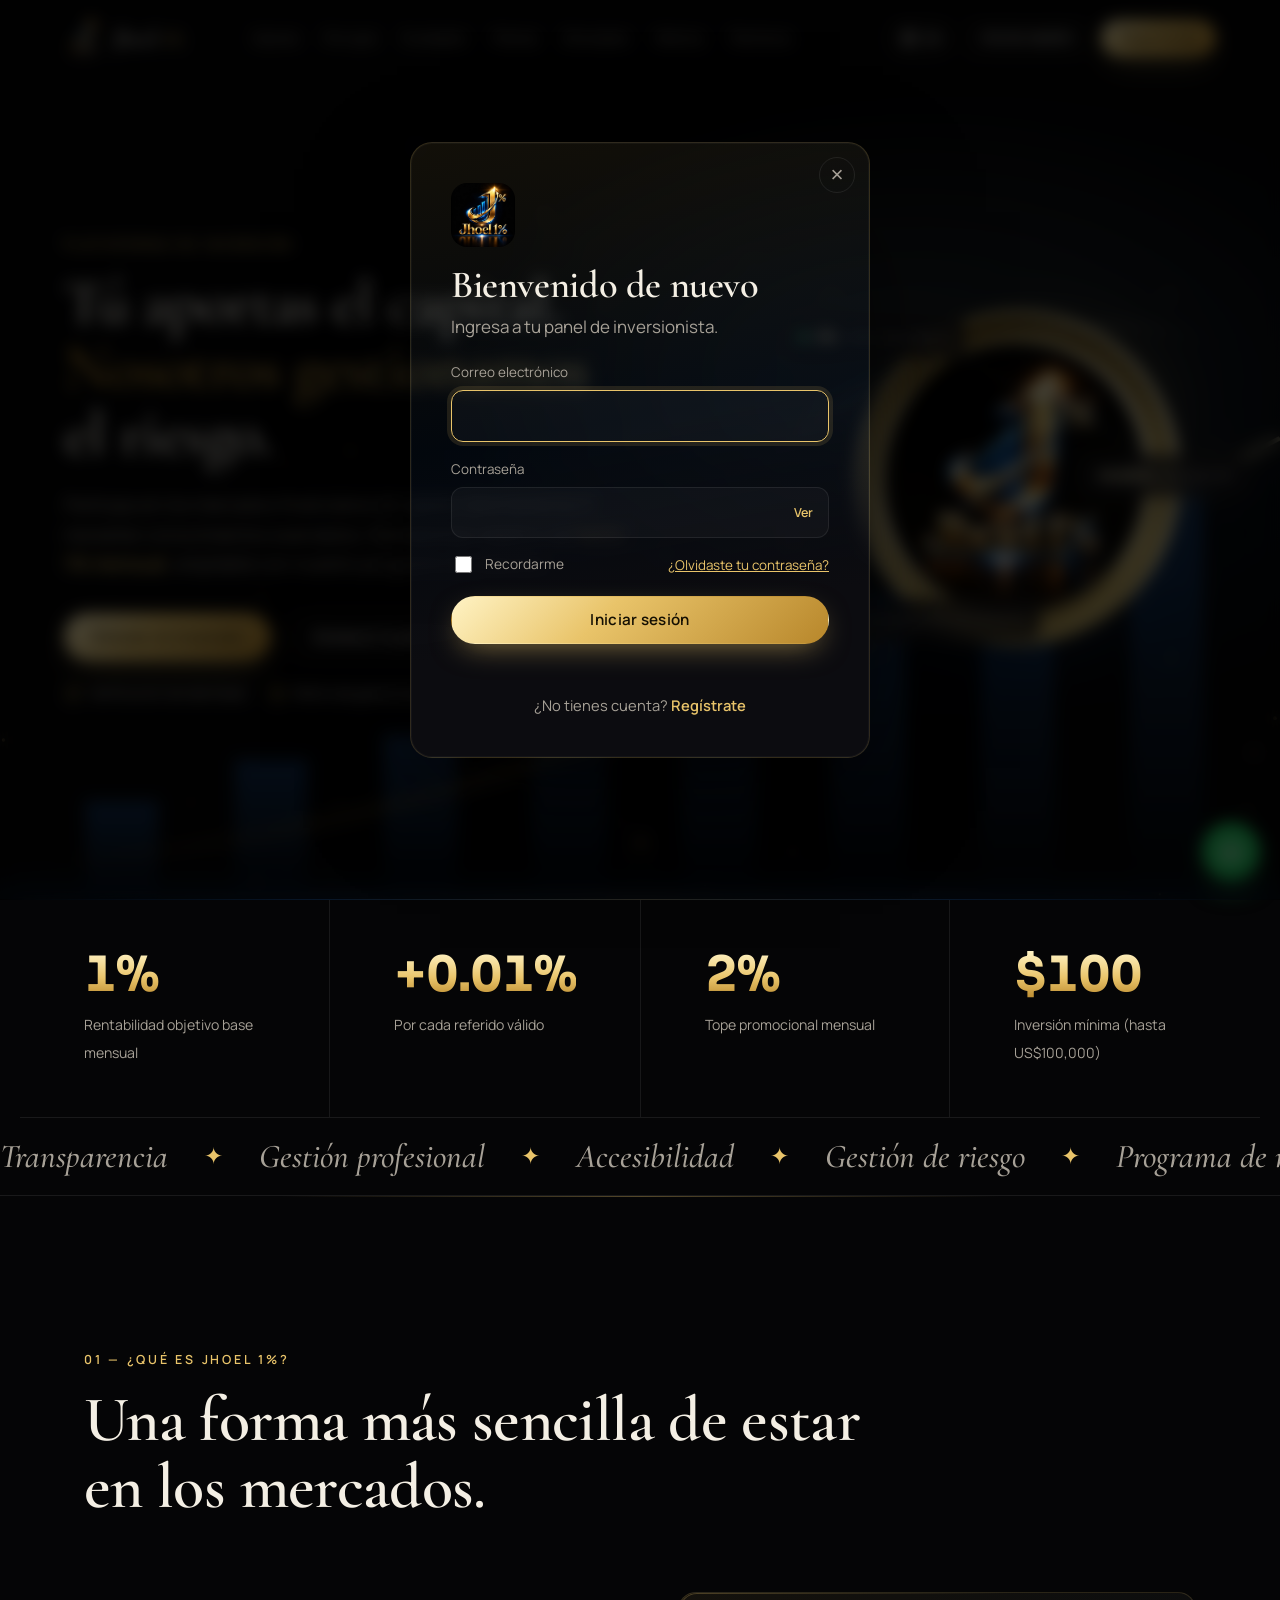
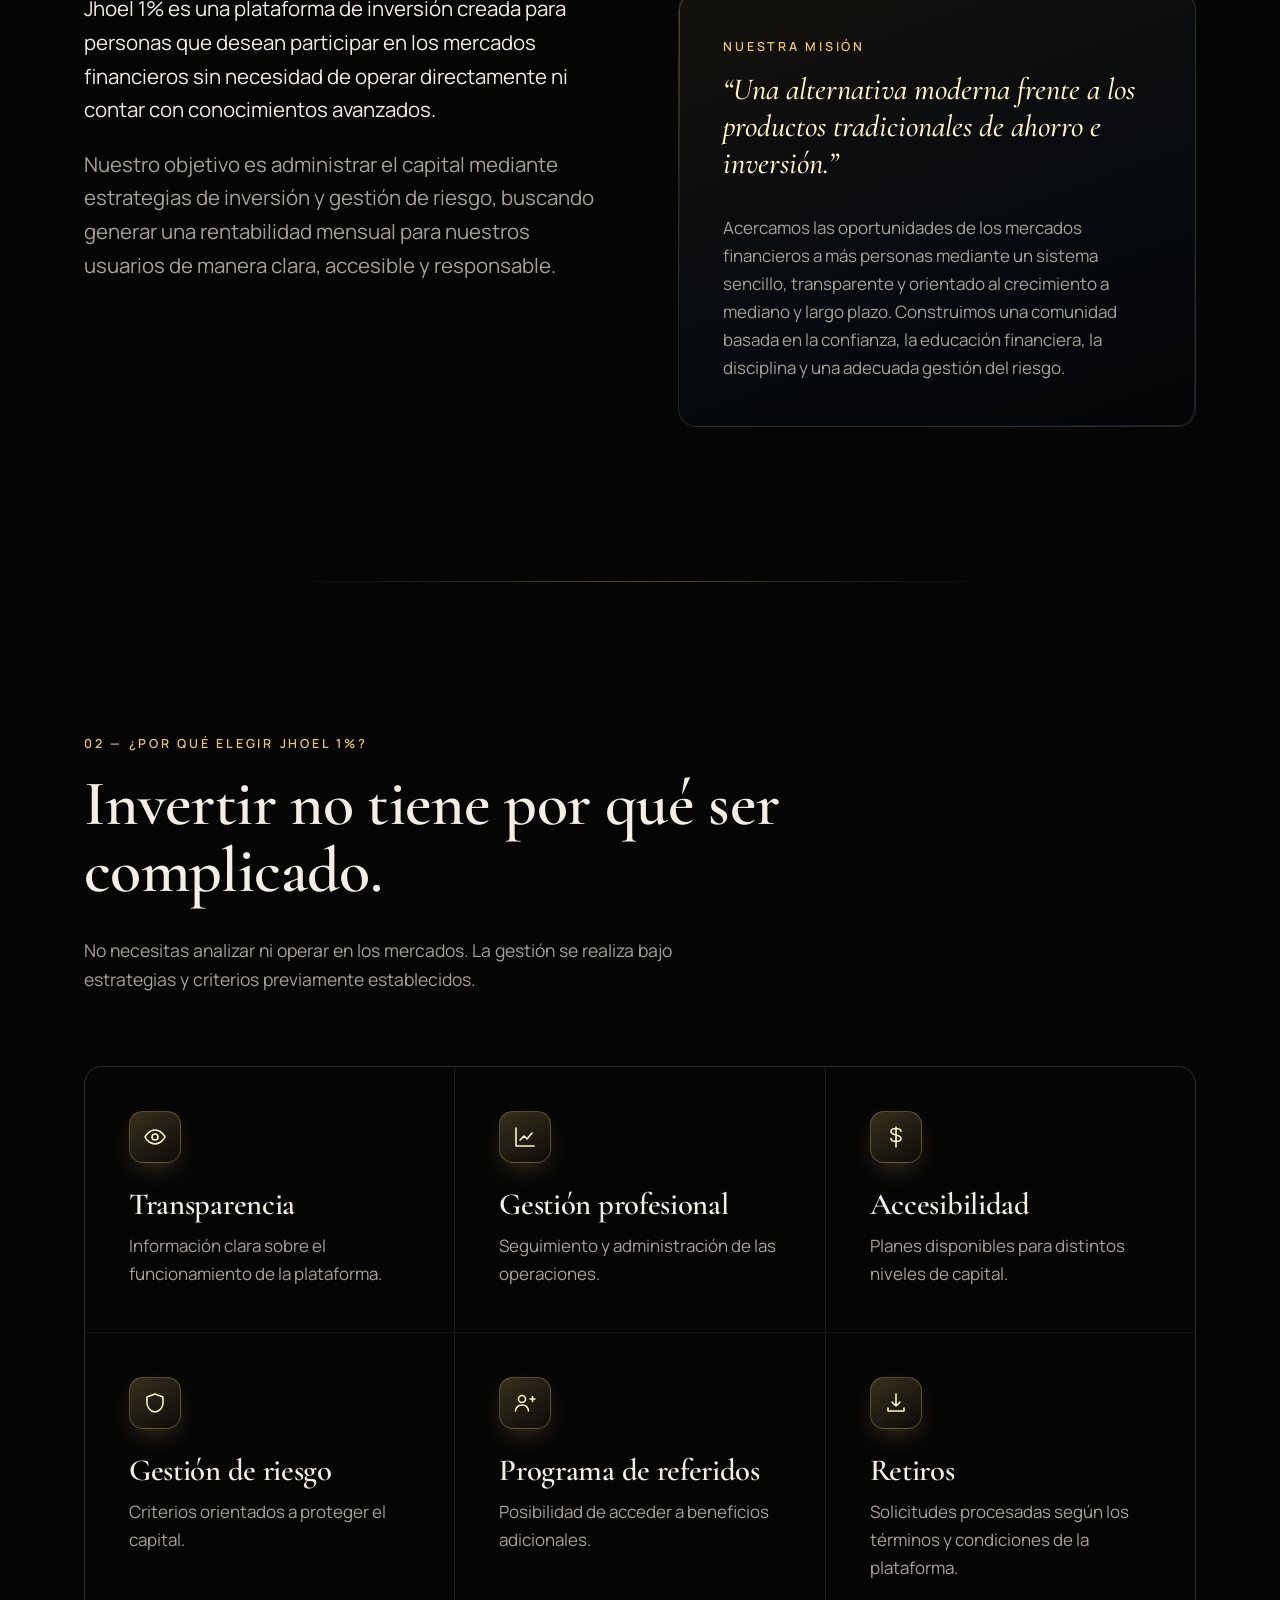
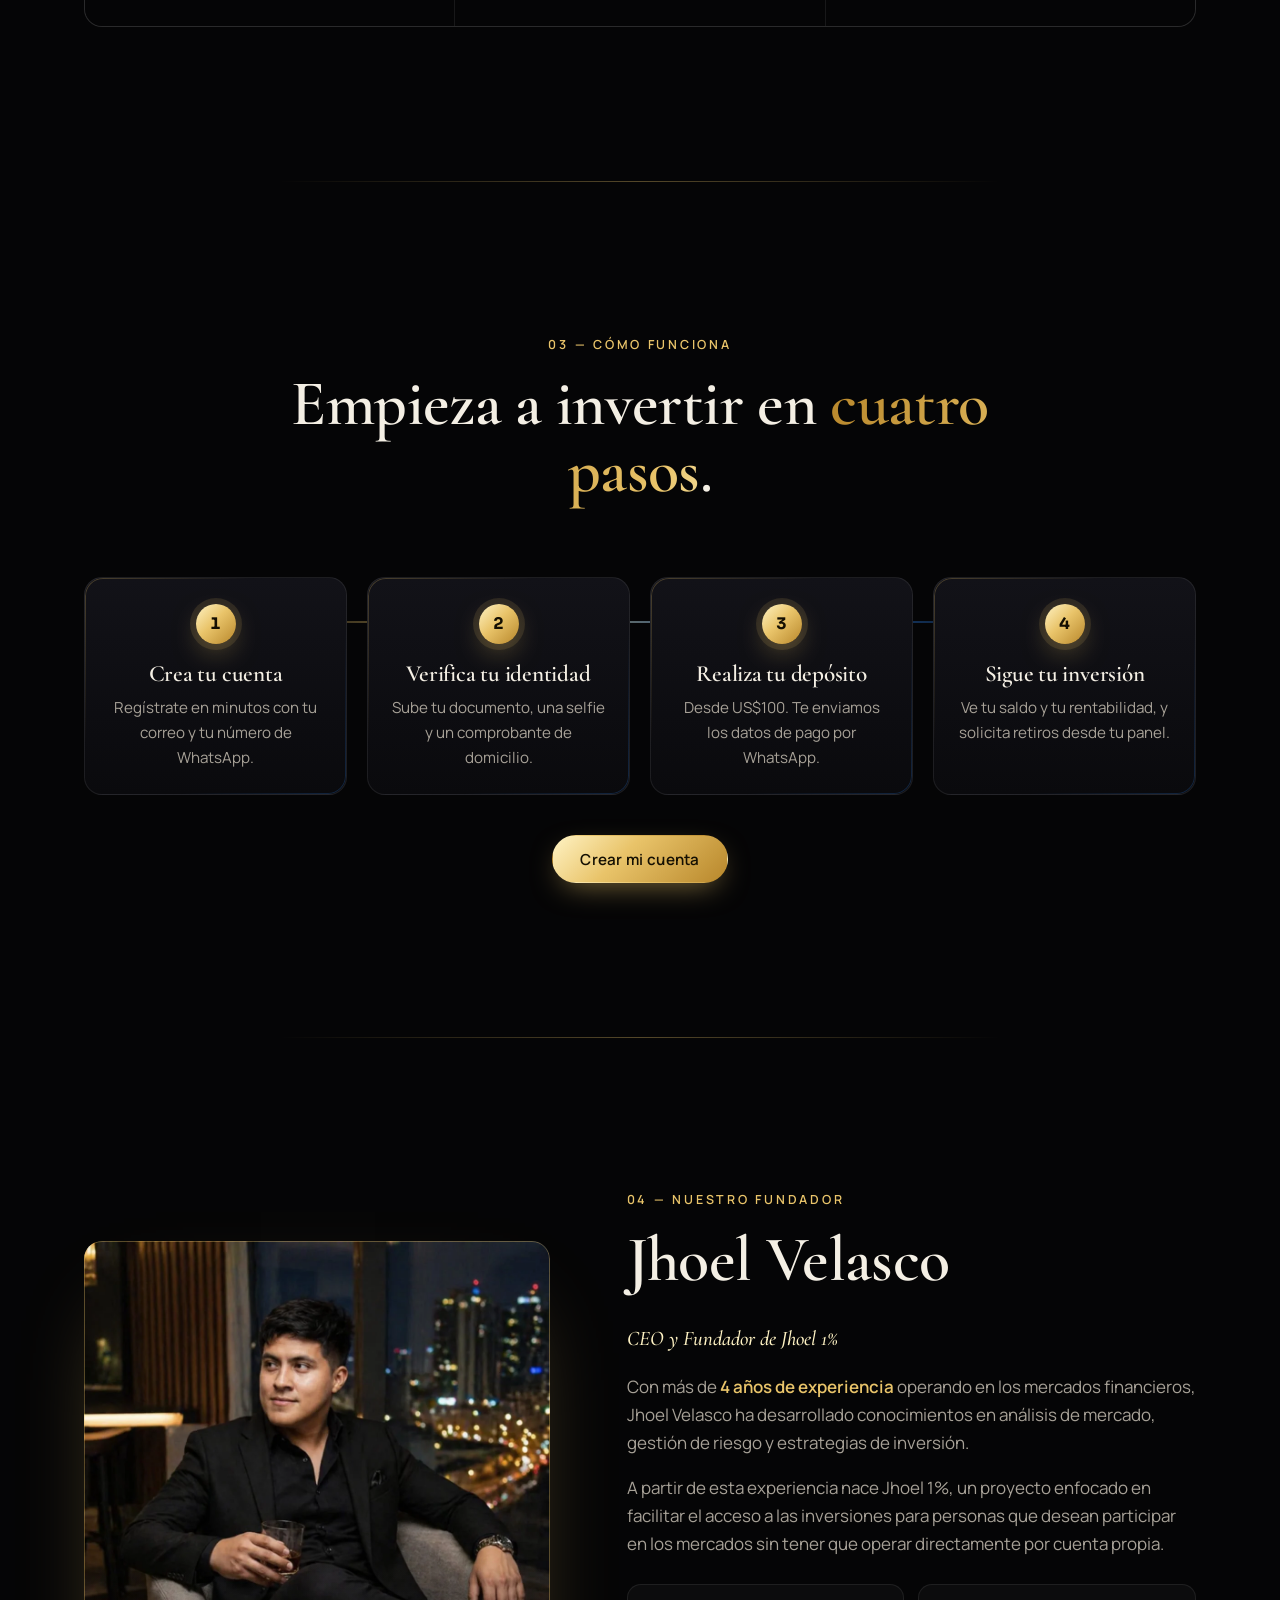
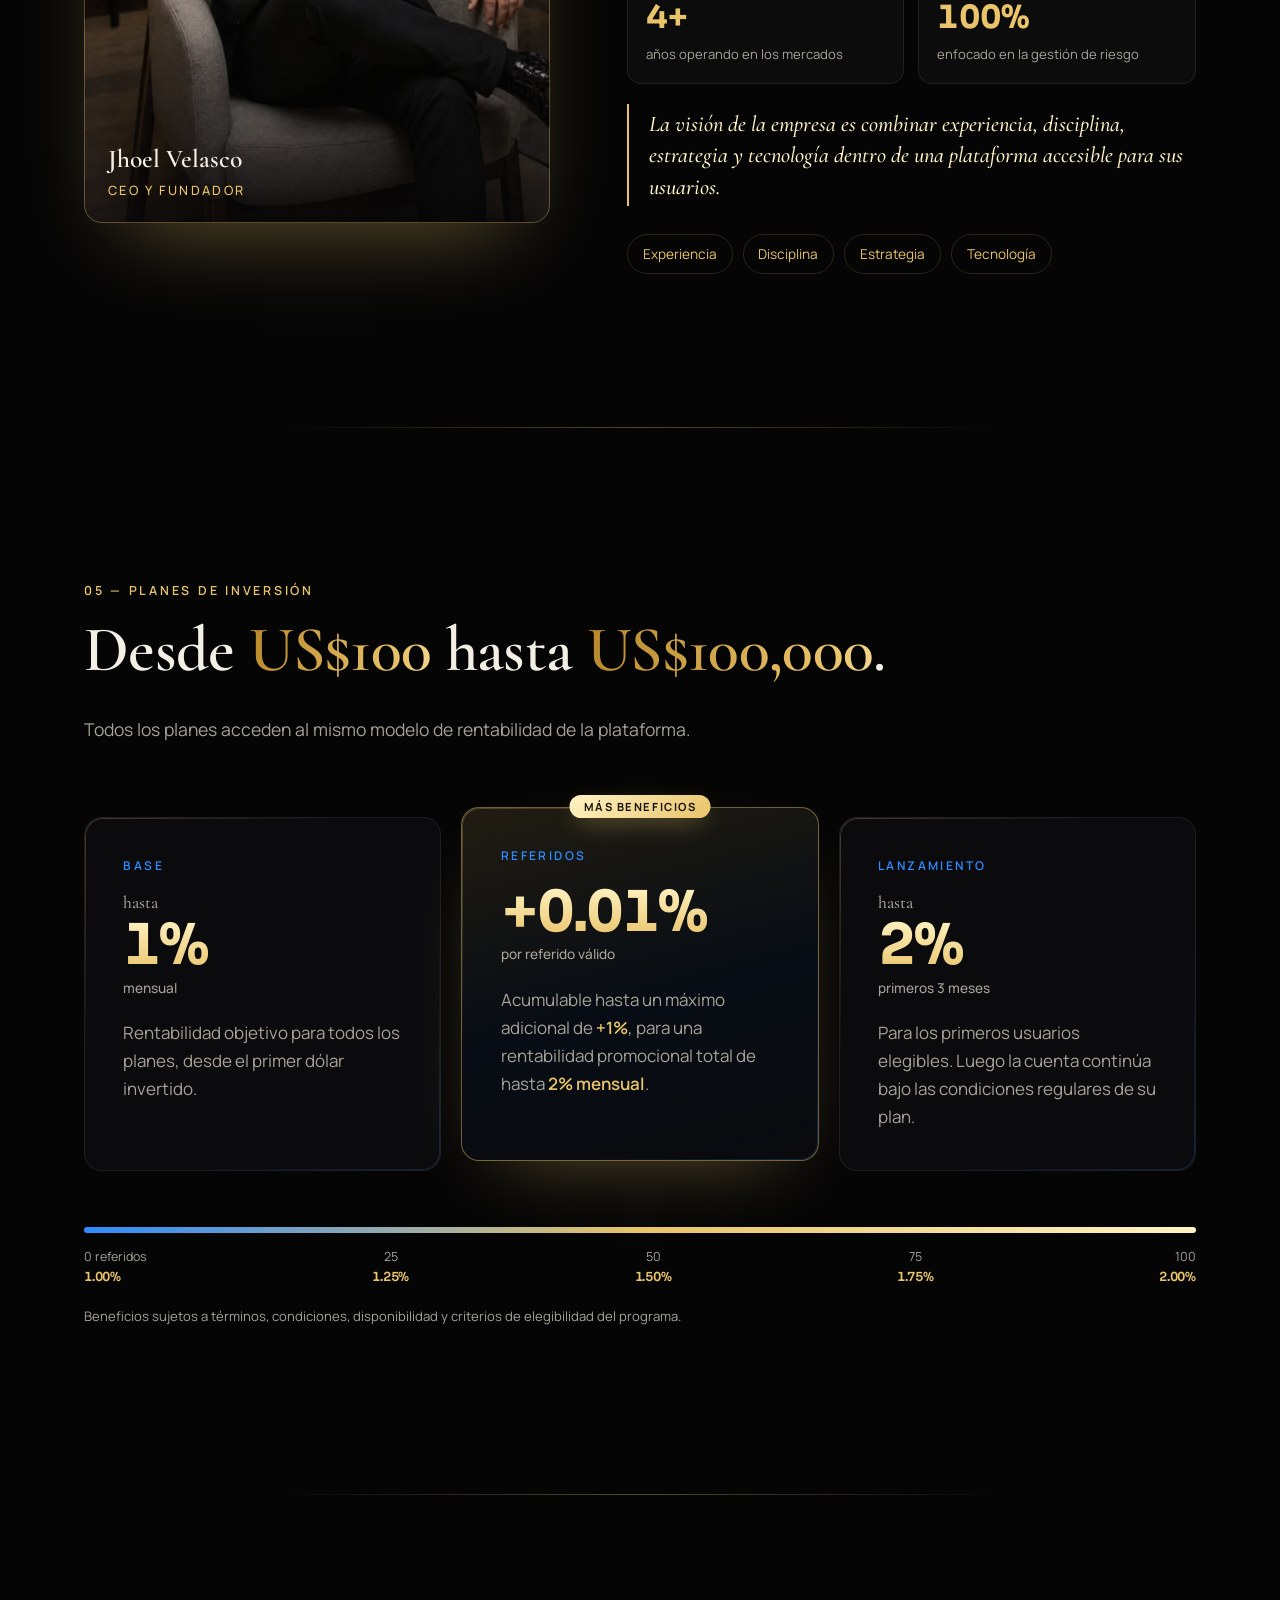
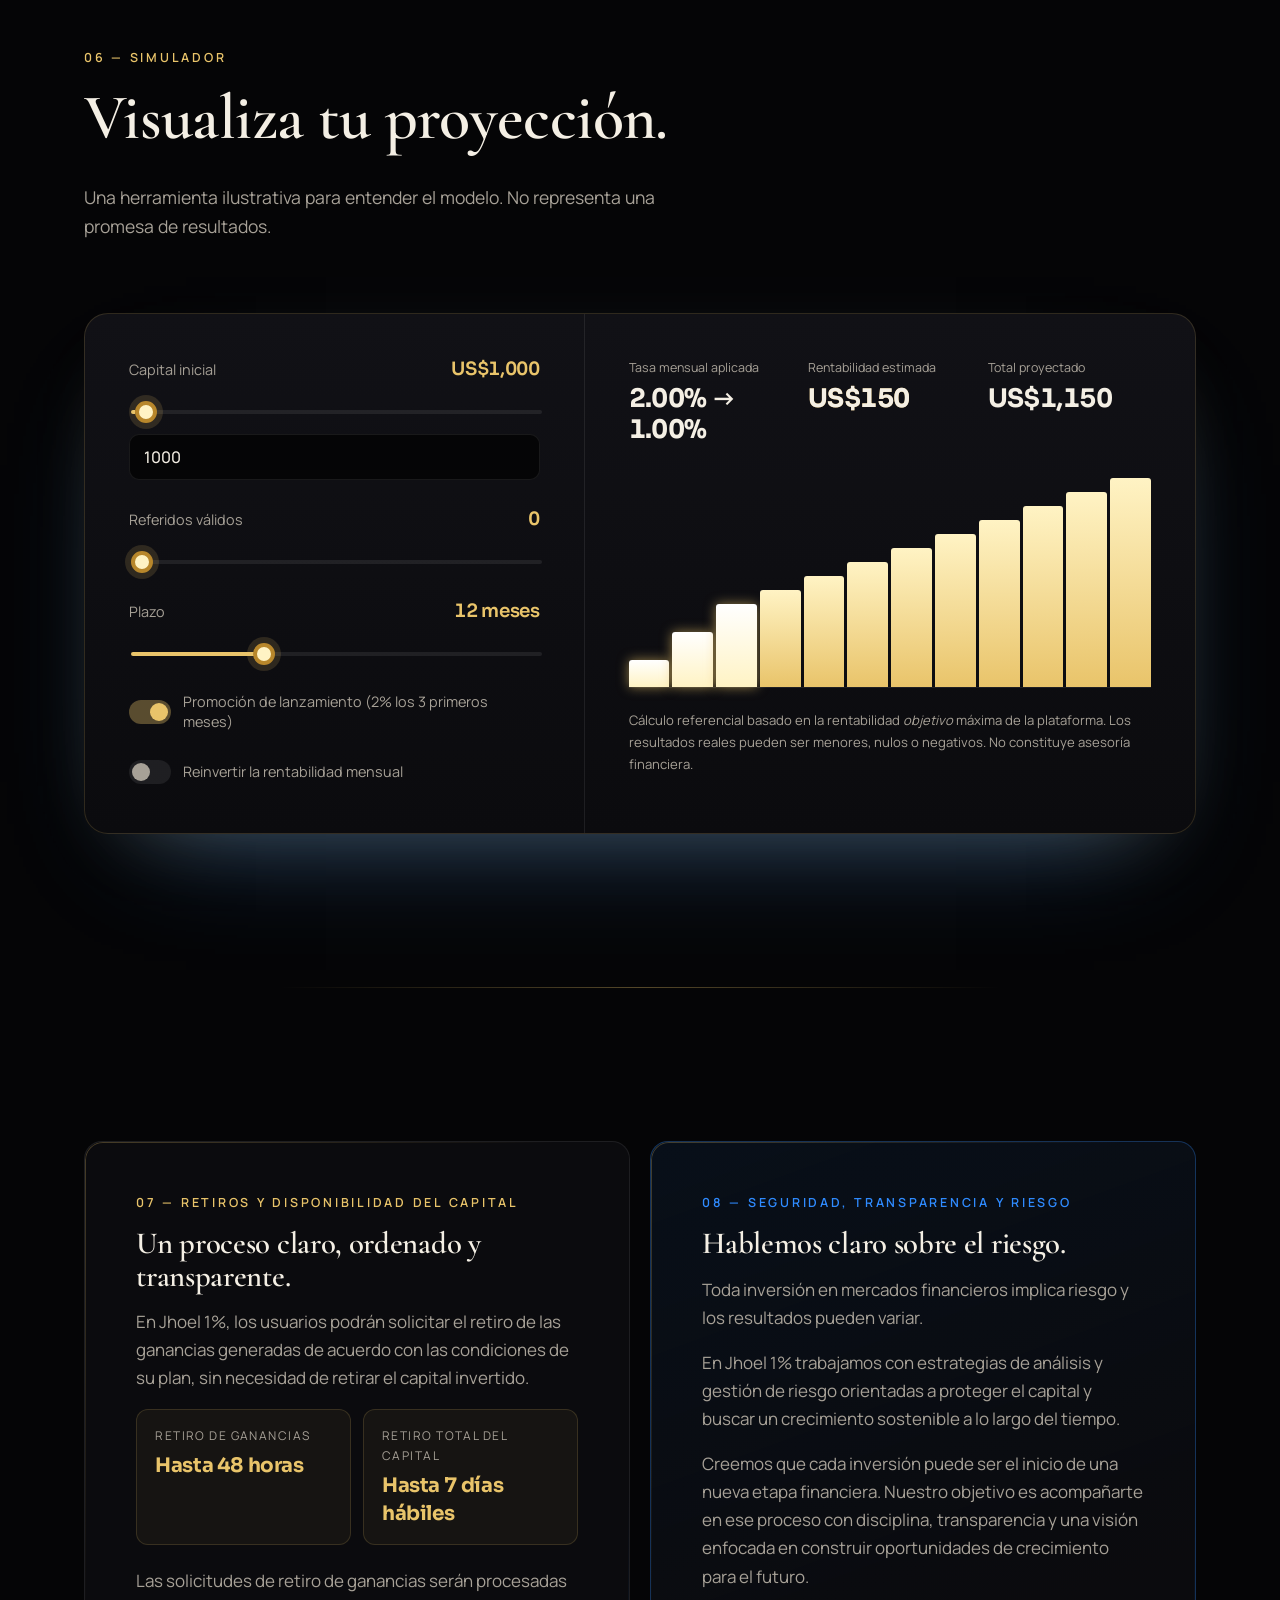
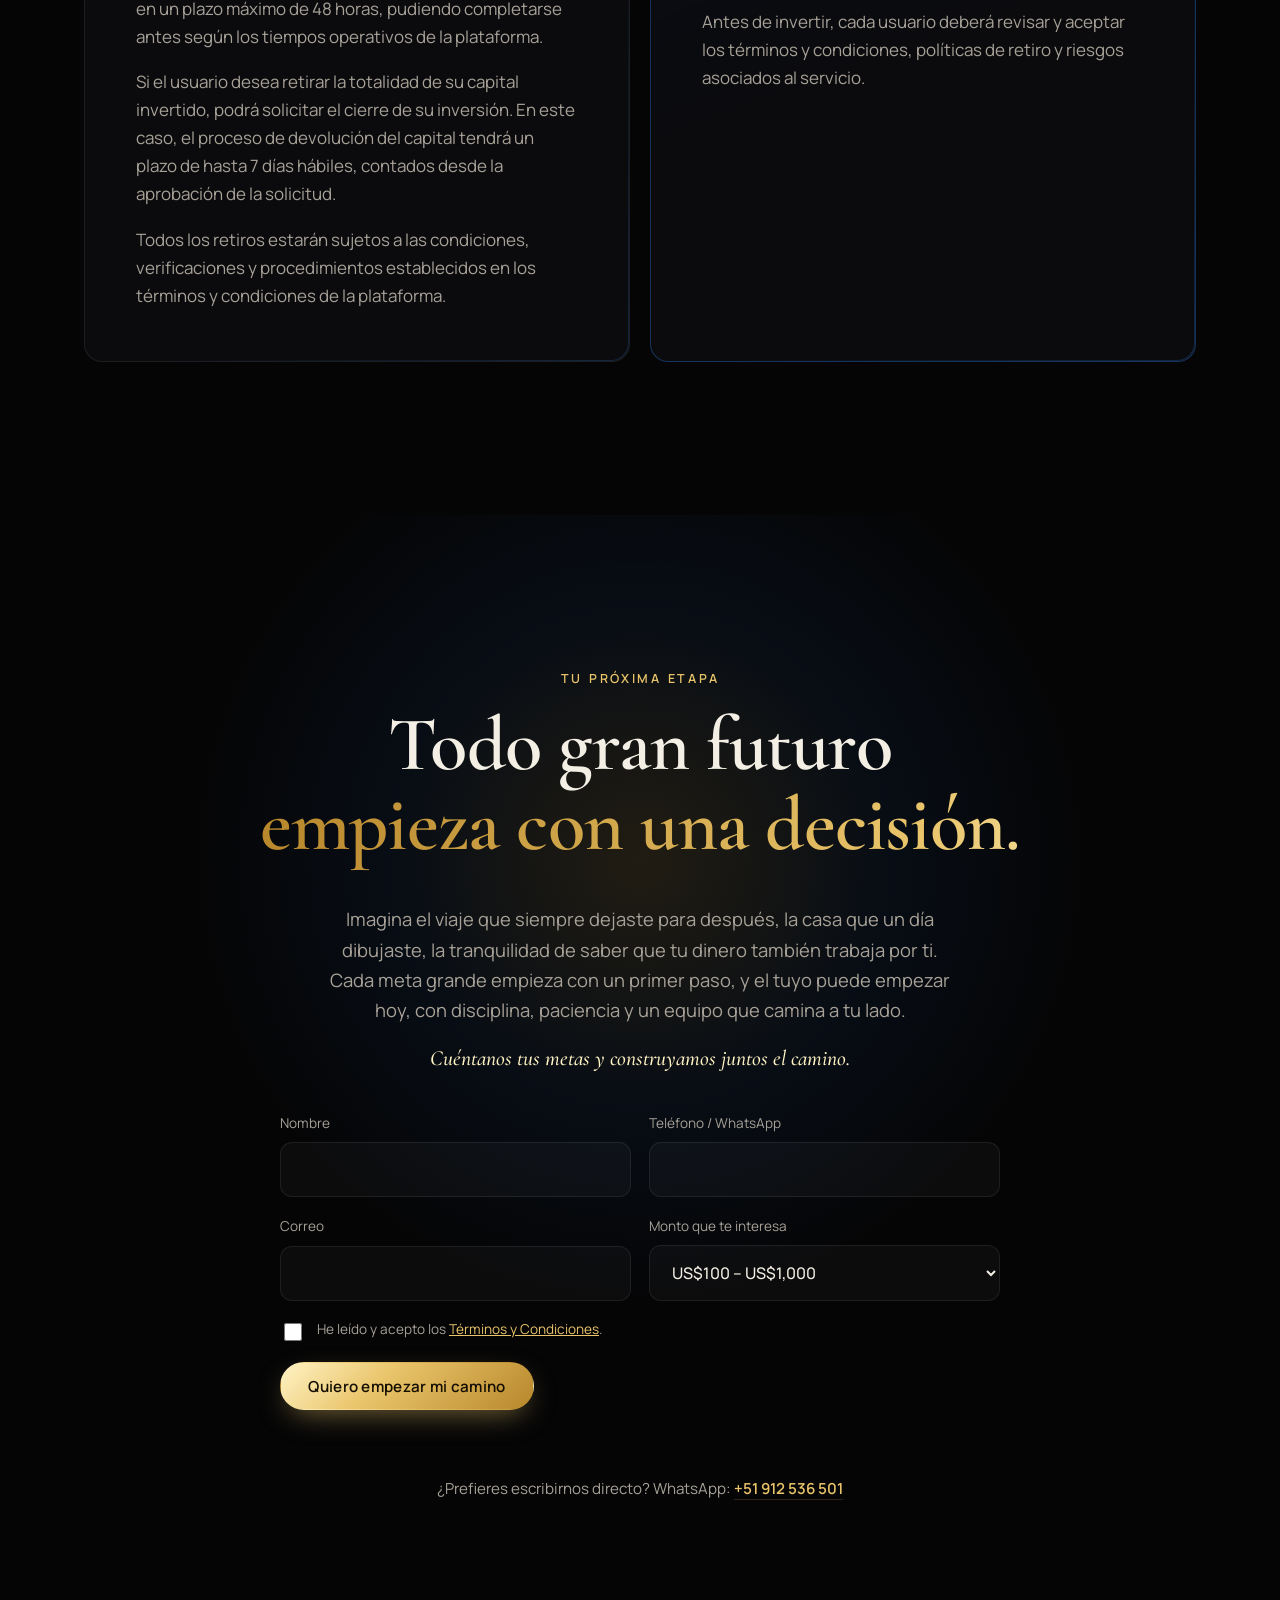
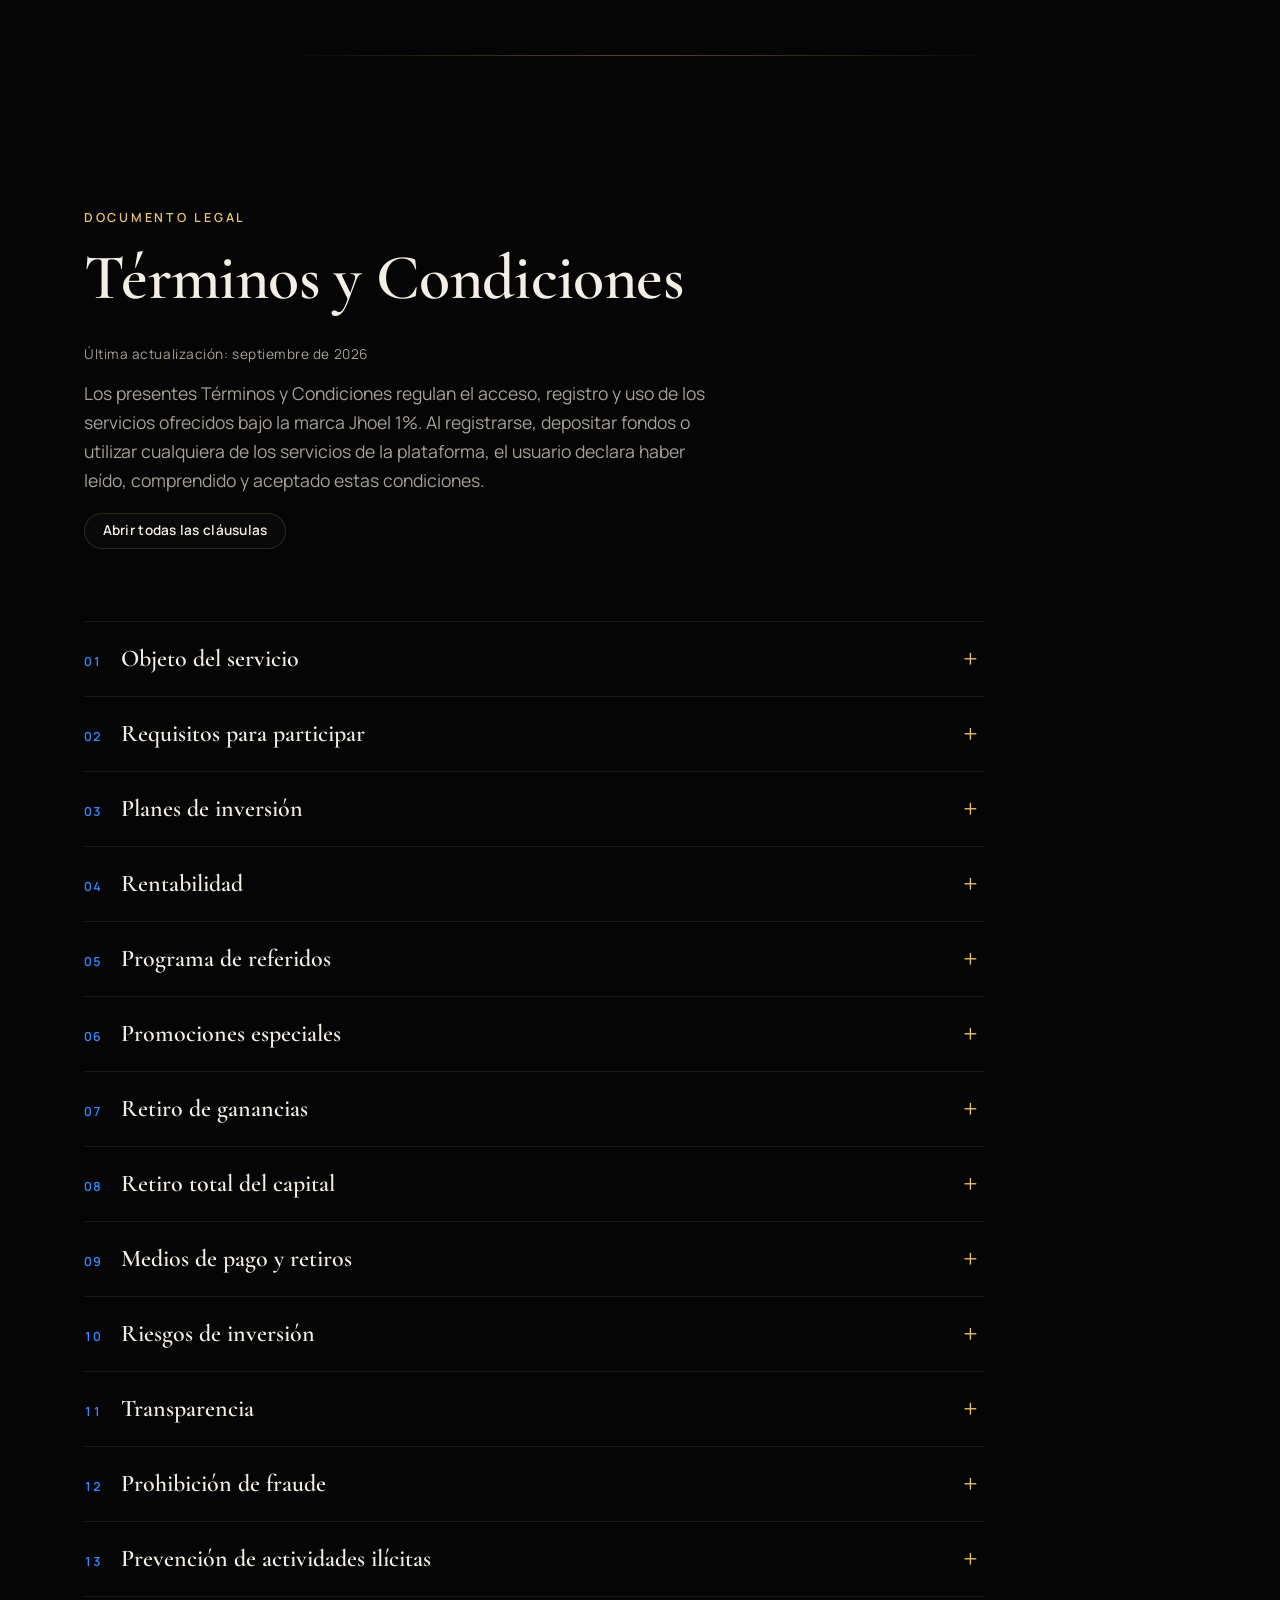
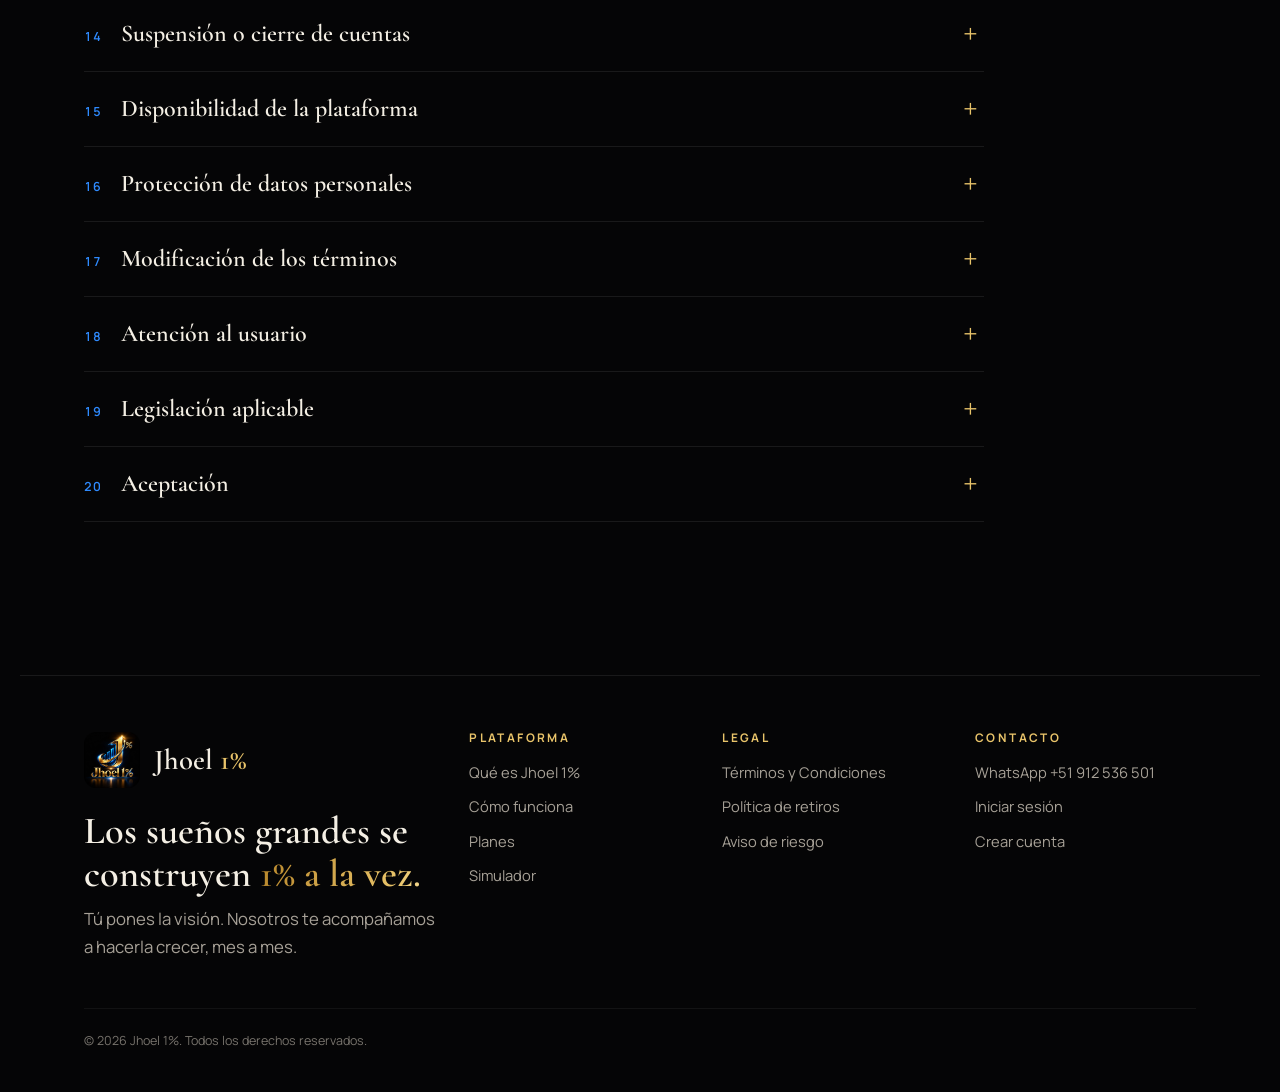
==== commit a9c17913: "Moneda 3D en el inicio y tipografía moderna para las cifras - hero3d.js: moneda dorada en 3D con el " ====
--- a/admin.html
+++ b/admin.html
@@ -9,8 +9,8 @@
   <link rel="icon" type="image/png" href="assets/img/favicon.png">
   <link rel="preconnect" href="https://fonts.googleapis.com">
   <link rel="preconnect" href="https://fonts.gstatic.com" crossorigin>
-  <link rel="stylesheet" href="https://fonts.googleapis.com/css2?family=Cormorant+Garamond:ital,wght@0,500;0,600;0,700;1,500&family=Manrope:wght@300;400;500;600;700&display=swap">
-  <link rel="stylesheet" href="panel.css?v=20261009b">
+  <link rel="stylesheet" href="https://fonts.googleapis.com/css2?family=Cormorant+Garamond:ital,wght@0,500;0,600;0,700;1,500&family=Manrope:wght@300;400;500;600;700&family=Sora:wght@500;600;700&display=swap">
+  <link rel="stylesheet" href="panel.css?v=20261010">
   <link rel="stylesheet" href="admin.css?v=20261009">
 </head>
 <body class="is-admin">
--- a/panel.css
+++ b/panel.css
@@ -389,3 +389,17 @@
 .side__admin { color: var(--gold) !important; margin-top: 8px; border: 1px dashed var(--line); }
 .kyc .pill--bad + .btn, .kyc .pill--warn { justify-self: end; }
 .kyc__side { display: grid; justify-items: end; gap: 6px; }
+
+/* Cifras con letra moderna, de ancho fijo */
+:root { --num: "Sora", "Manrope", system-ui, sans-serif; }
+.kpi__value, .ring__inner strong, .avail strong, .close-sum__total dd, .level__now strong,
+.ref-stats strong, .cycle__list dd, .close-sum dd, .feed__amt, .table .num, .chart .val {
+  font-family: var(--num);
+  font-variant-numeric: tabular-nums lining-nums;
+  letter-spacing: -.02em;
+}
+.kpi__value { font-weight: 700; font-size: clamp(1.45rem, 2vw, 1.85rem); }
+.kpi--hero .kpi__value { font-size: clamp(1.8rem, 2.8vw, 2.4rem); }
+.ring__inner strong { font-weight: 700; font-size: 1.9rem; }
+.avail strong, .close-sum__total dd { font-weight: 700; font-size: 1.35rem; }
+.level__now strong, .ref-stats strong { font-weight: 700; font-size: 1.6rem; }
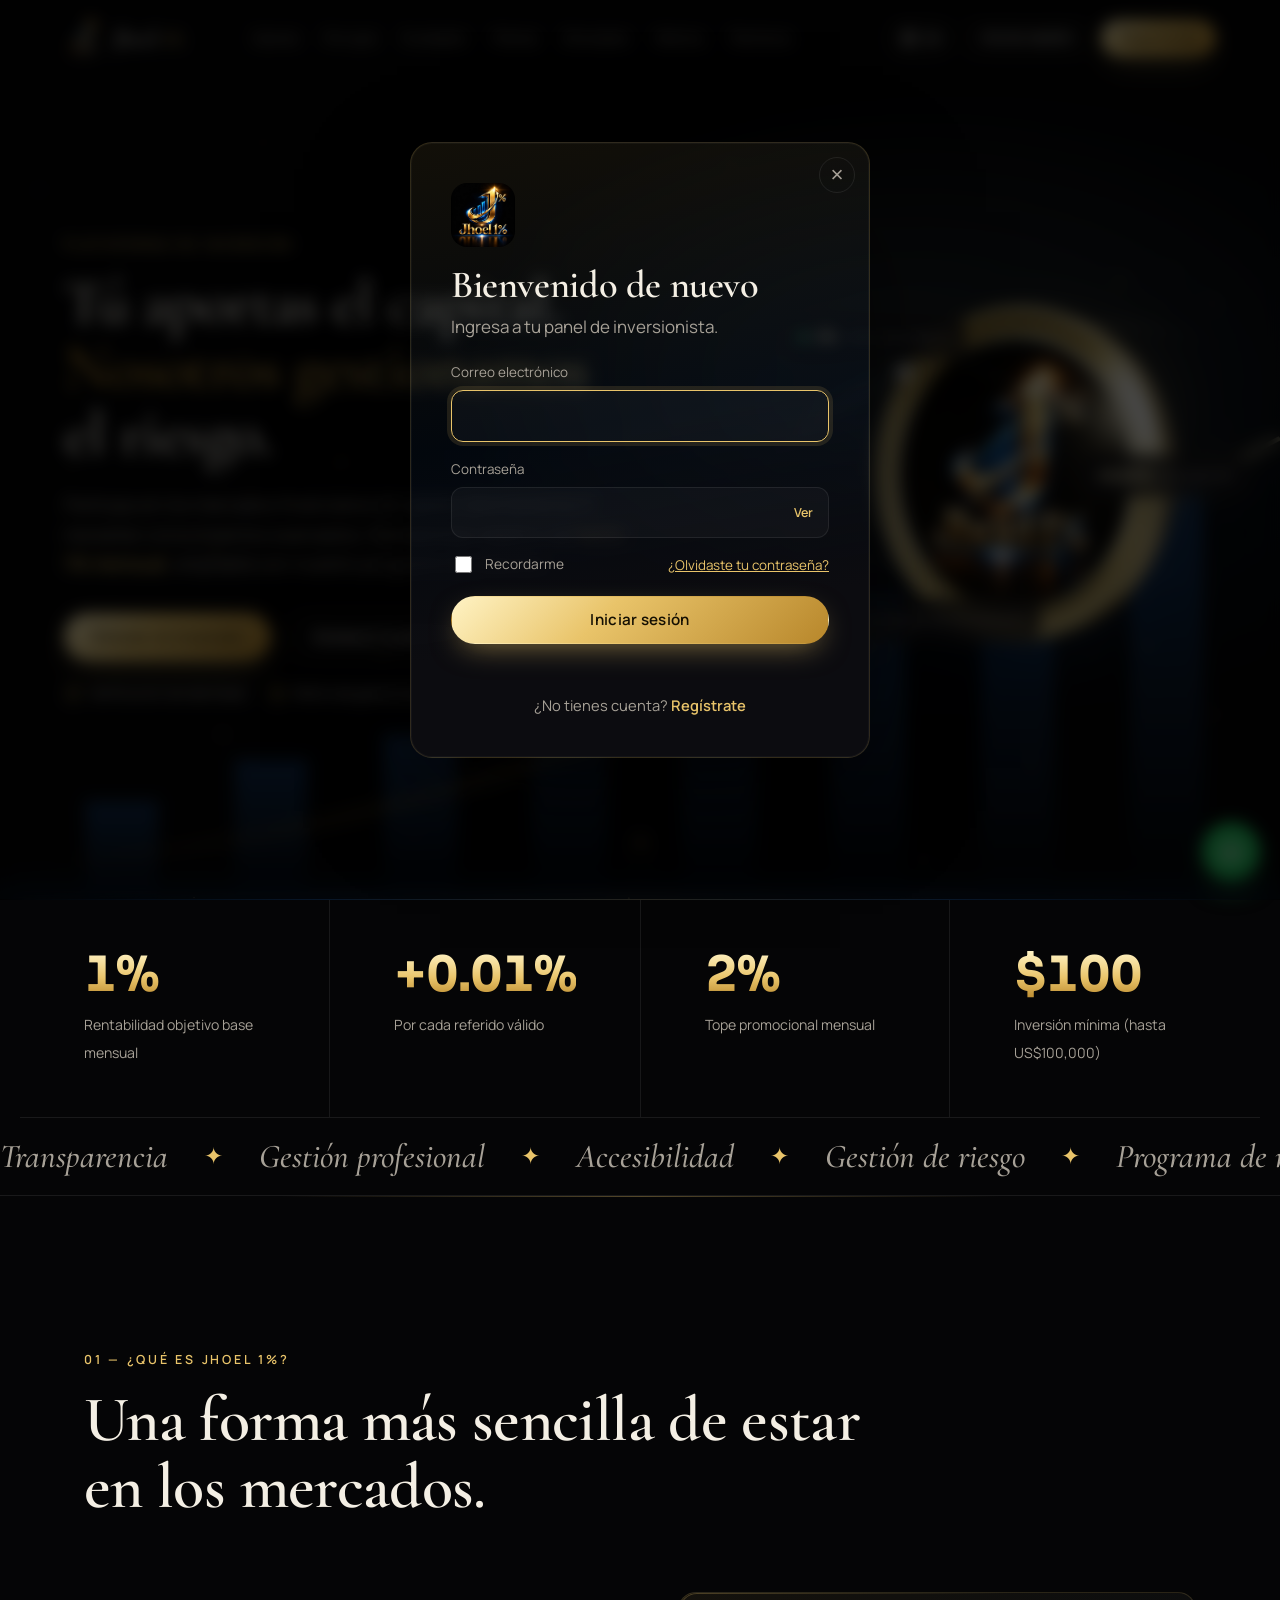
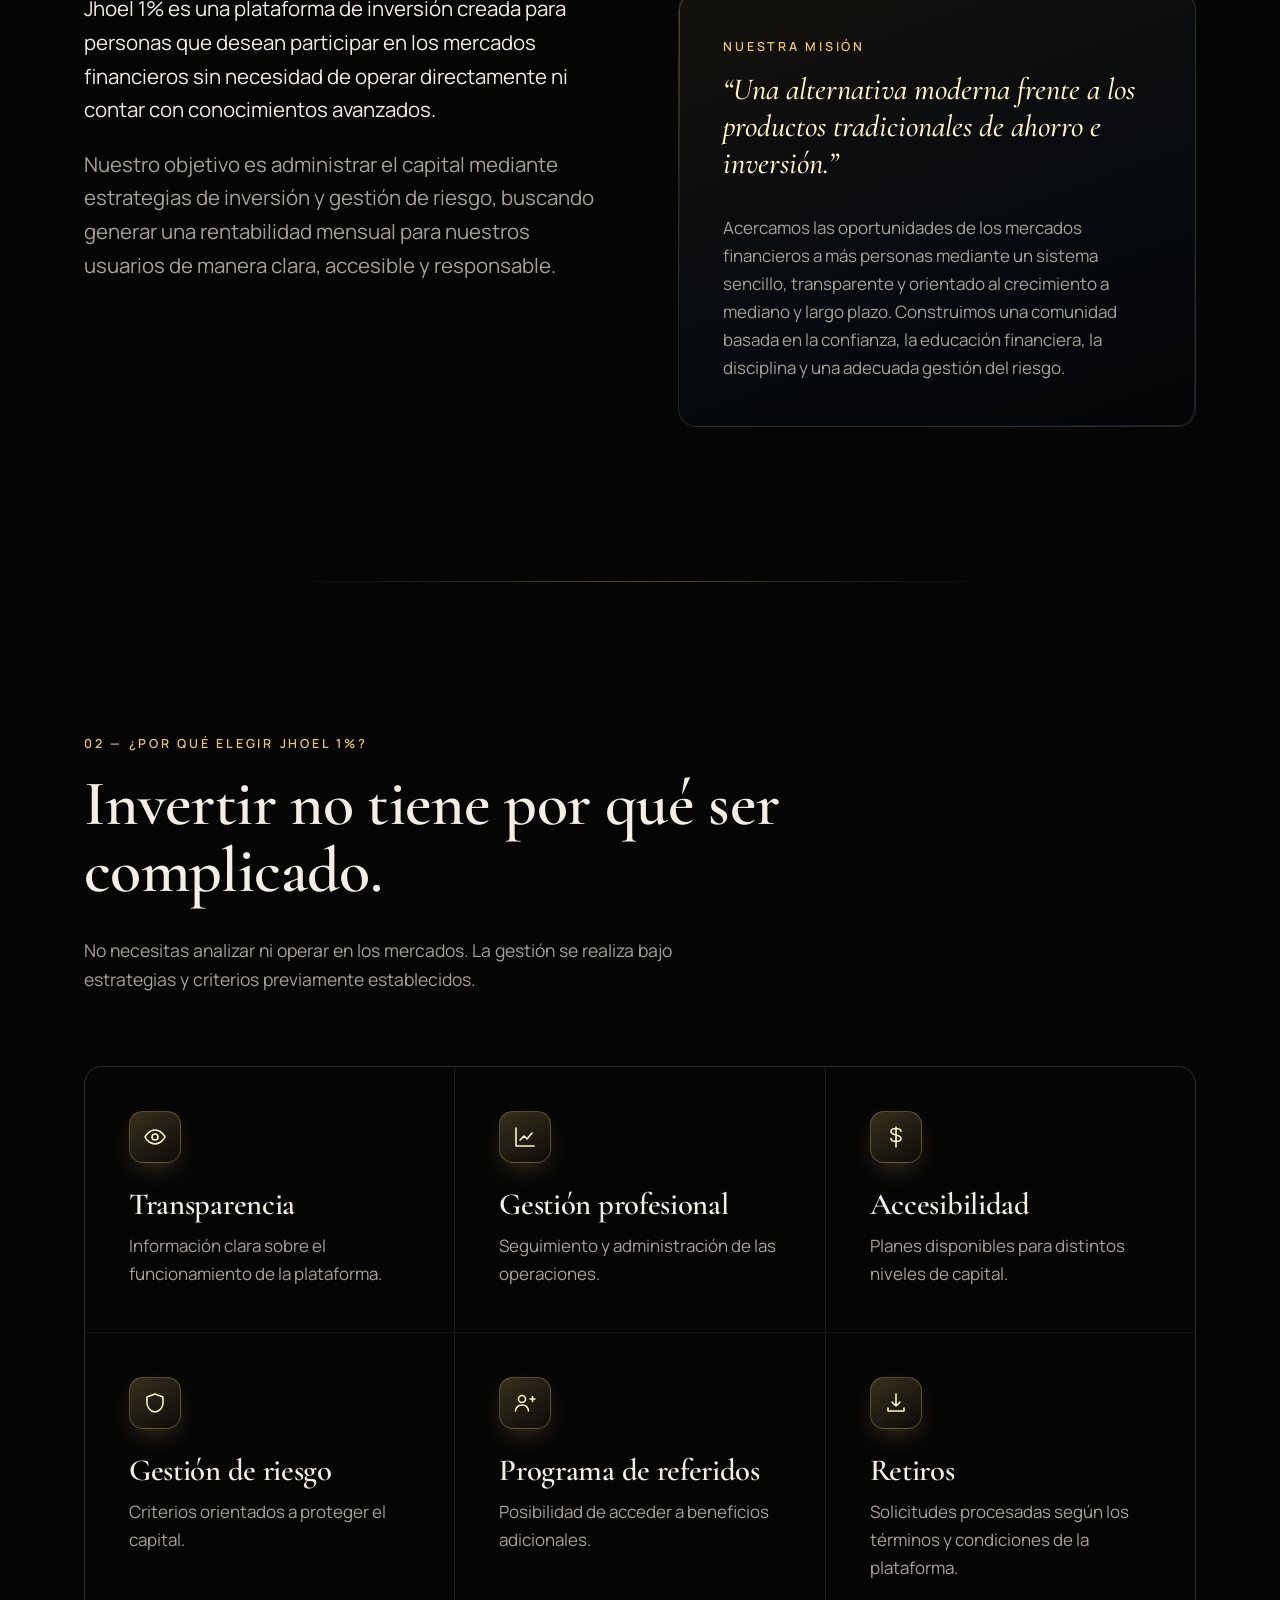
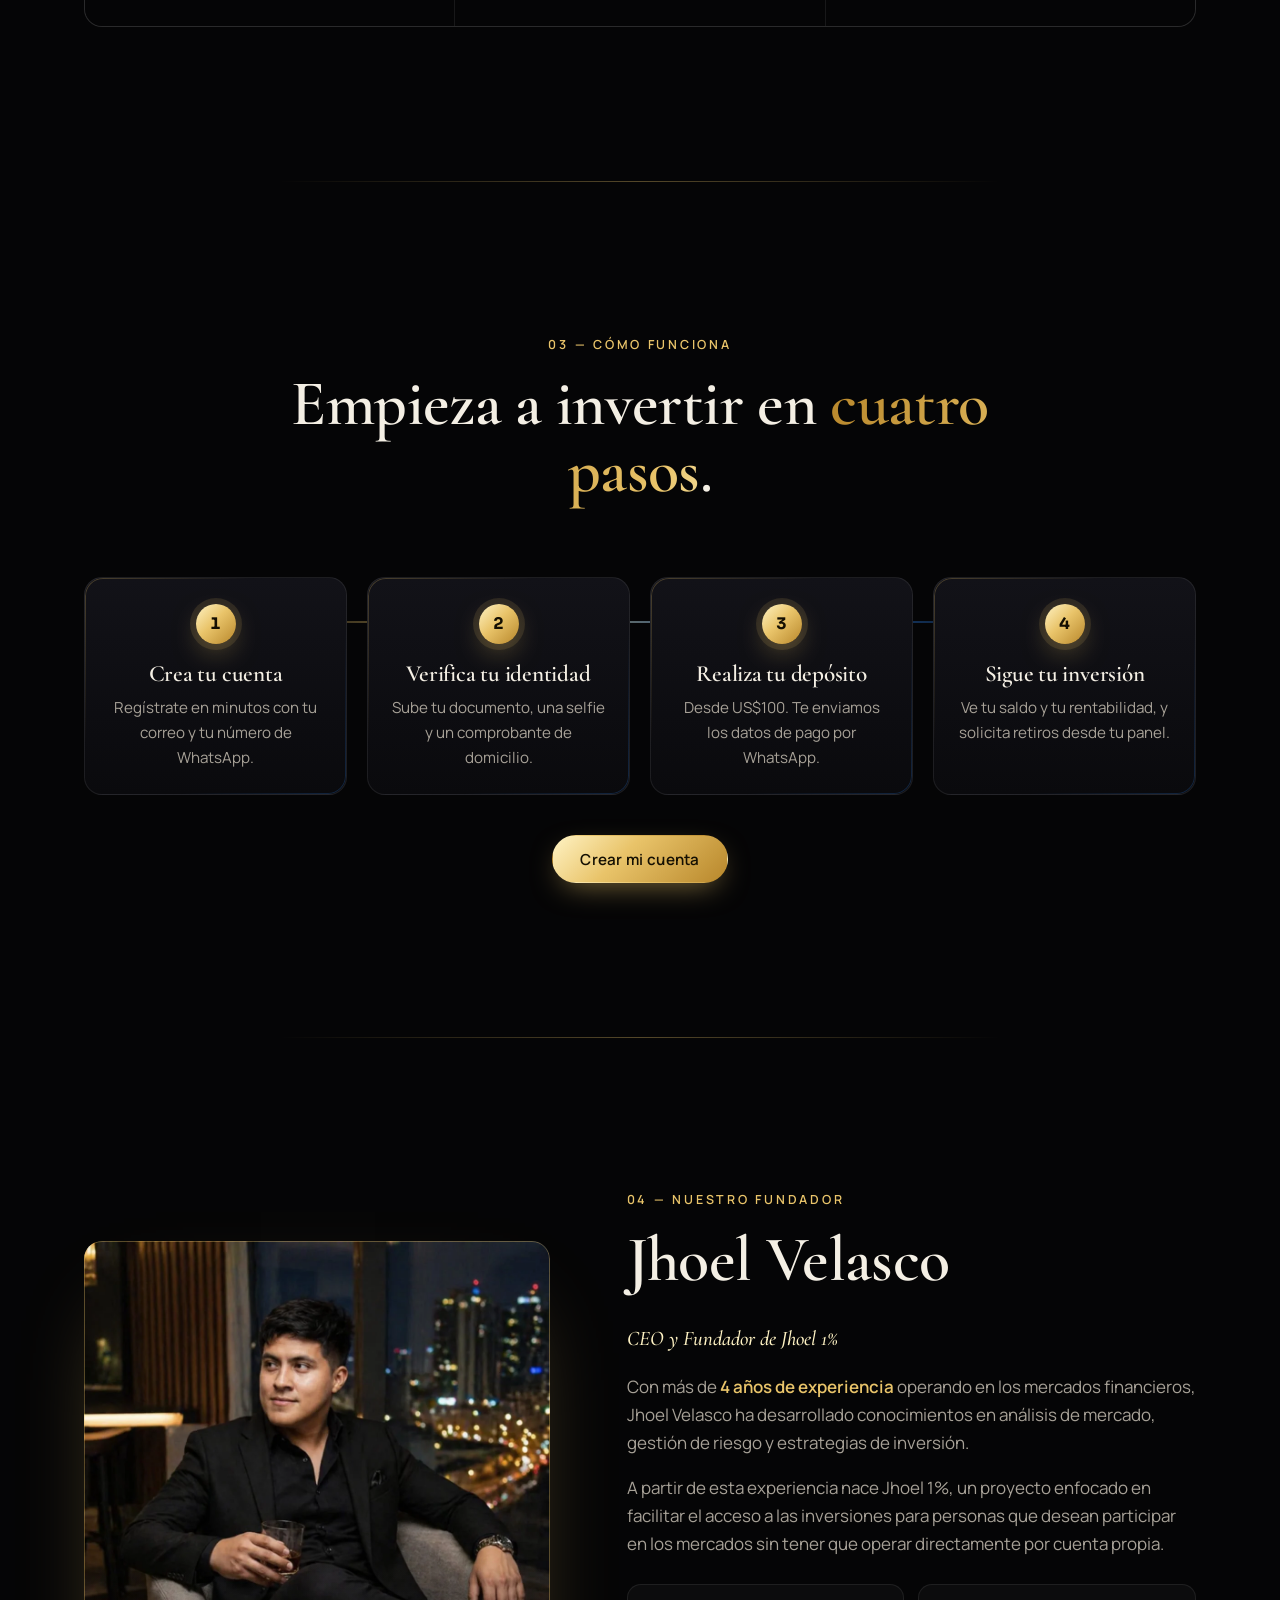
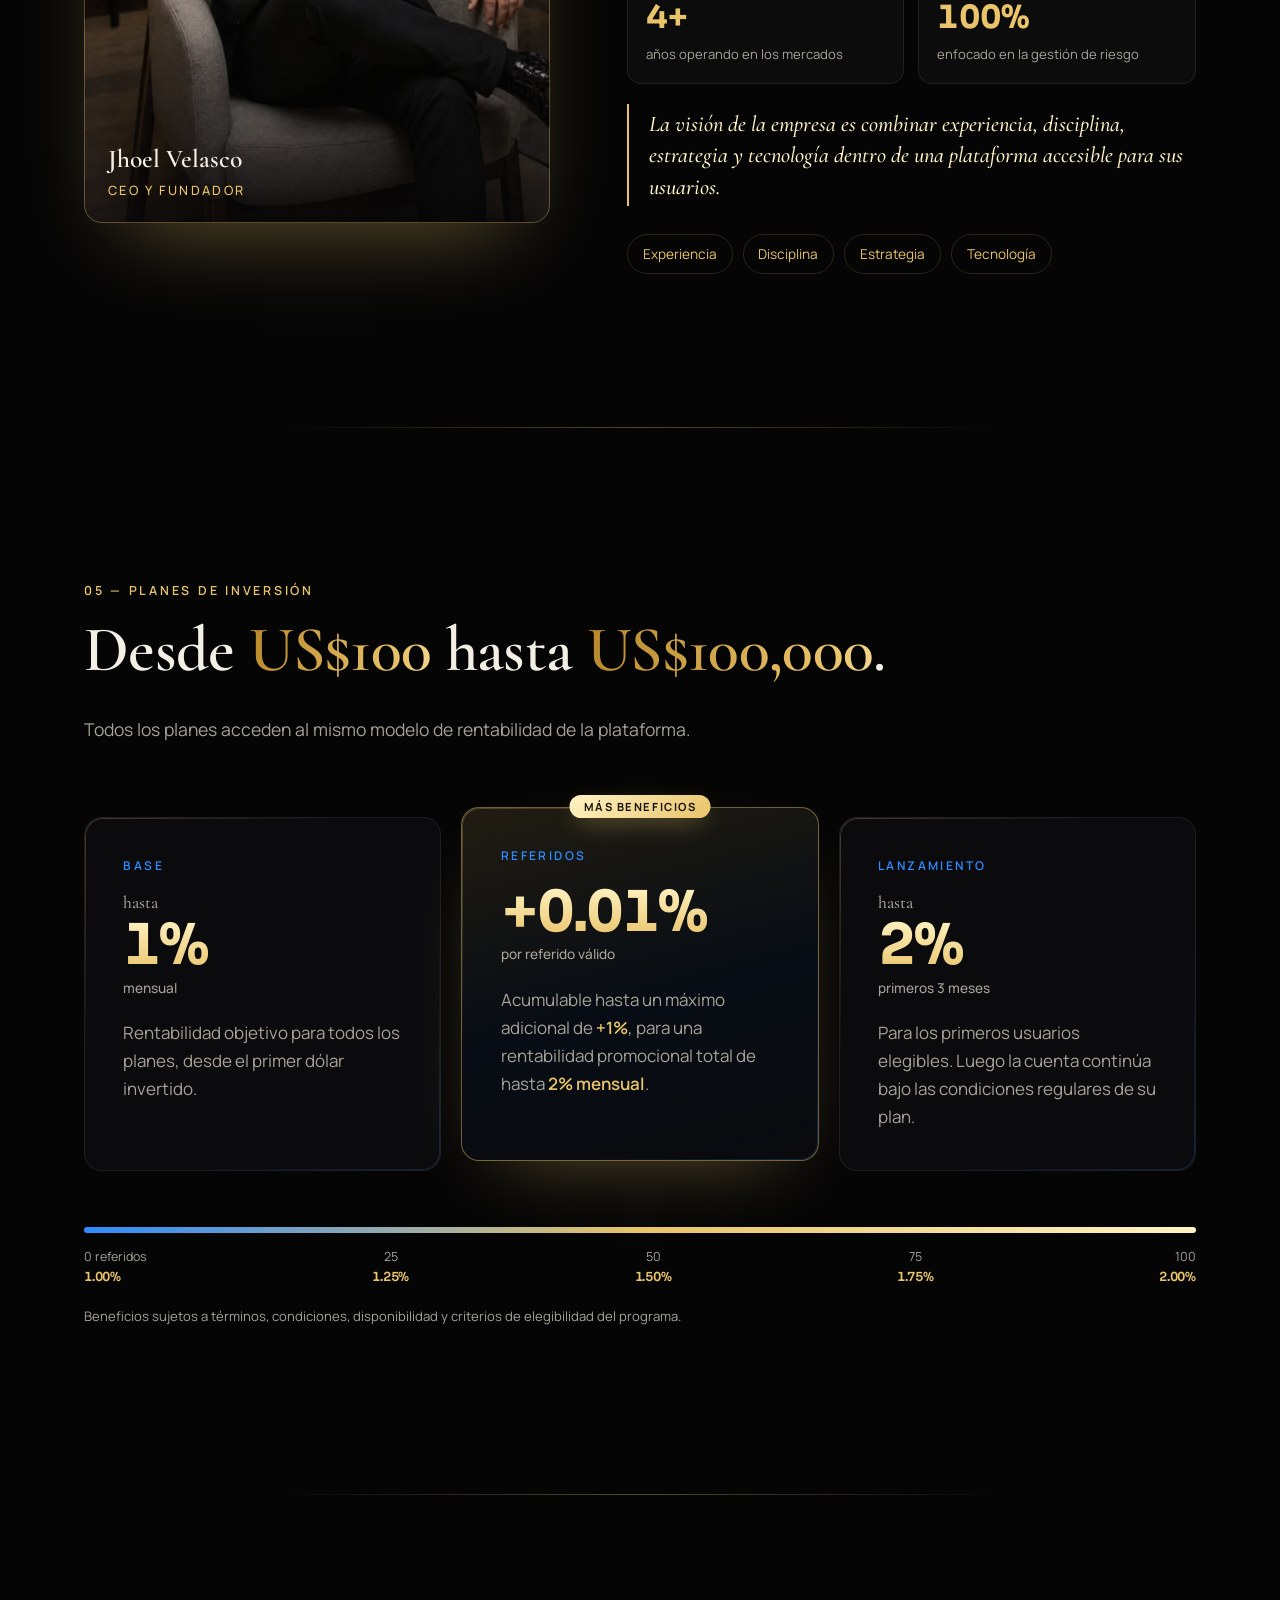
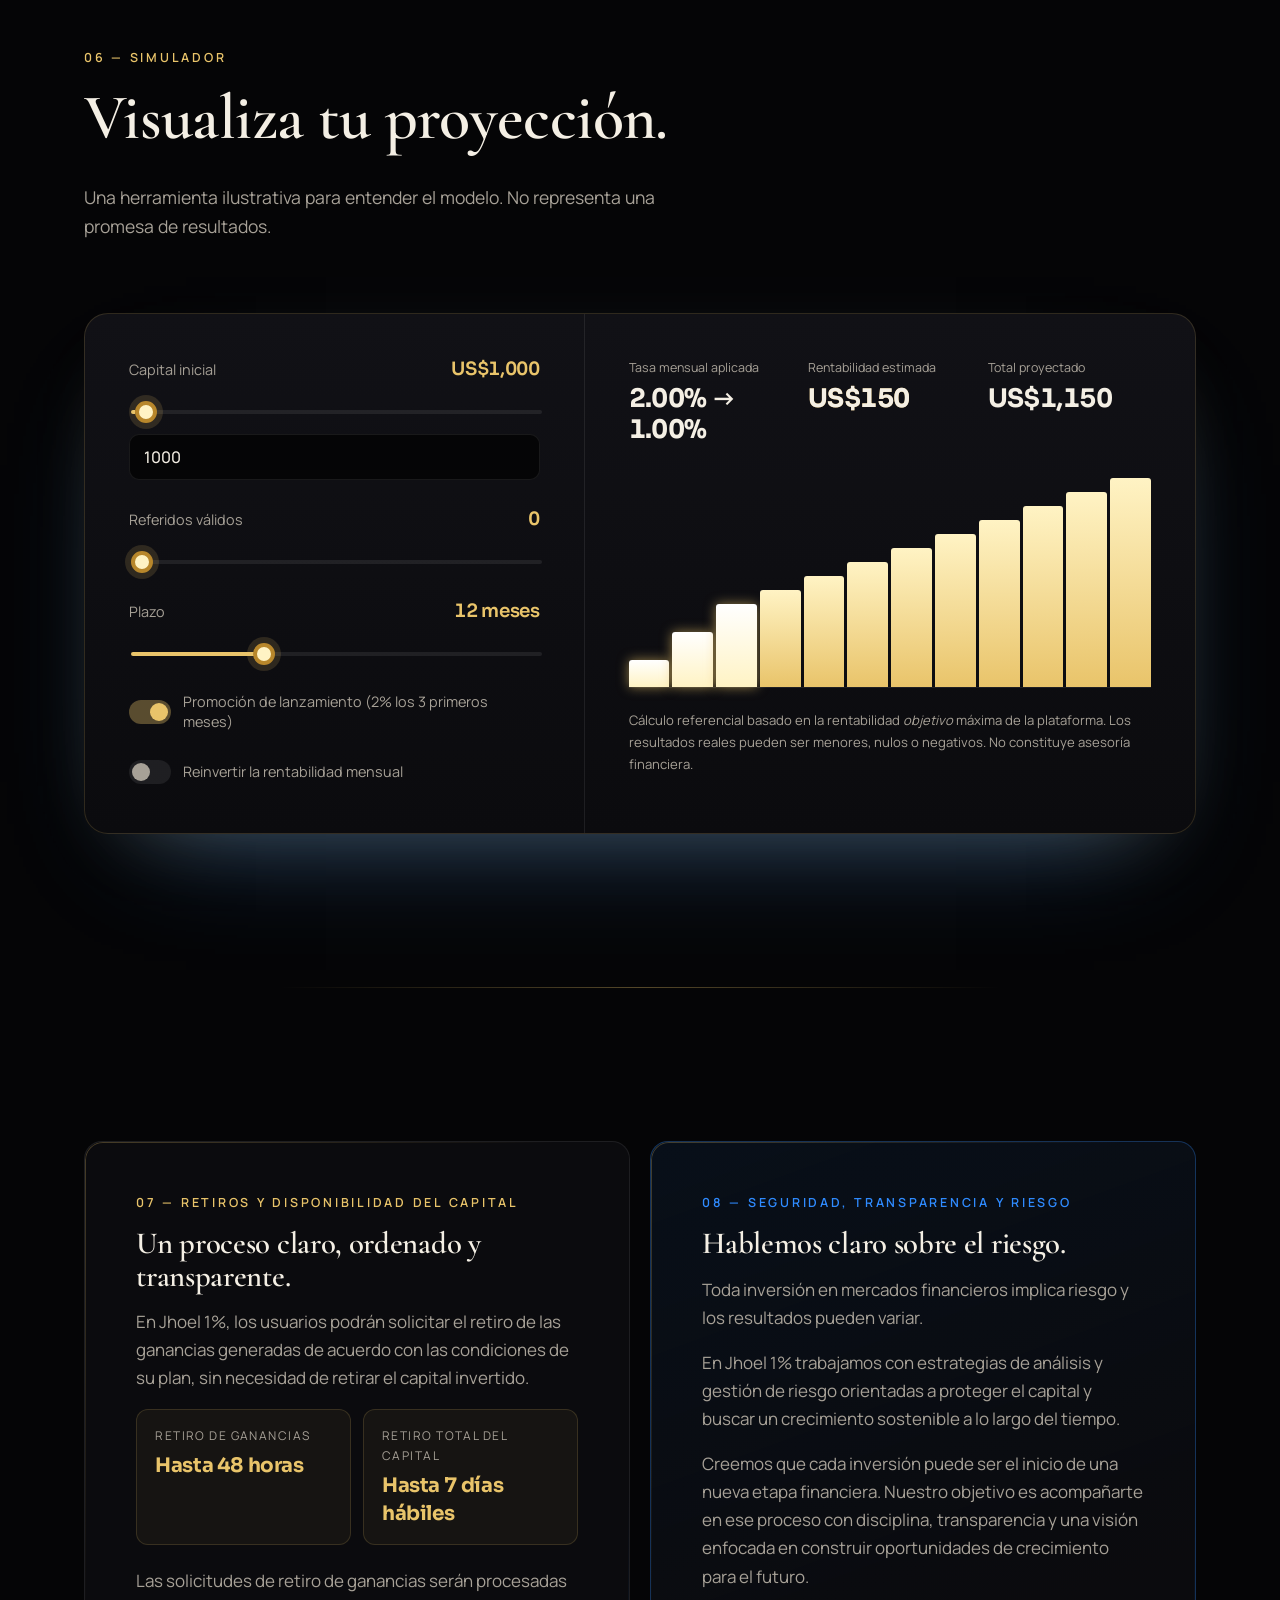
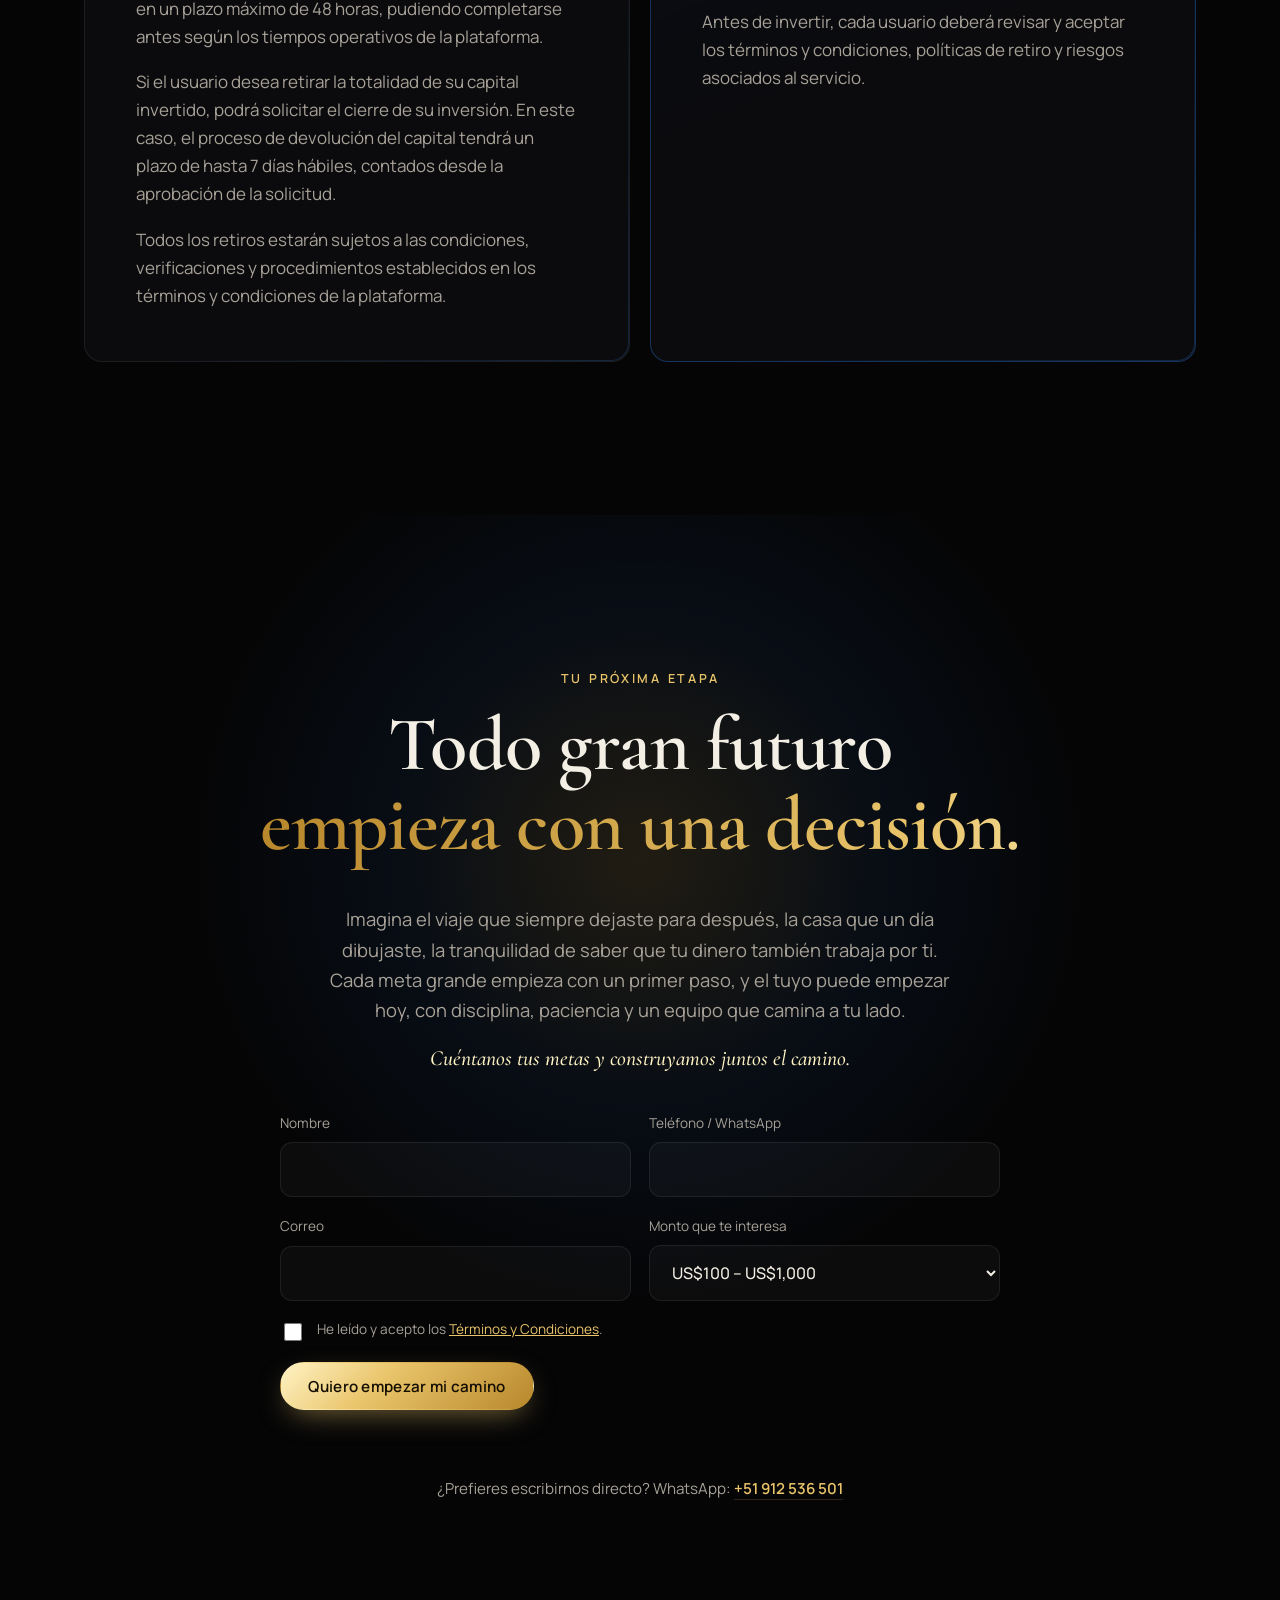
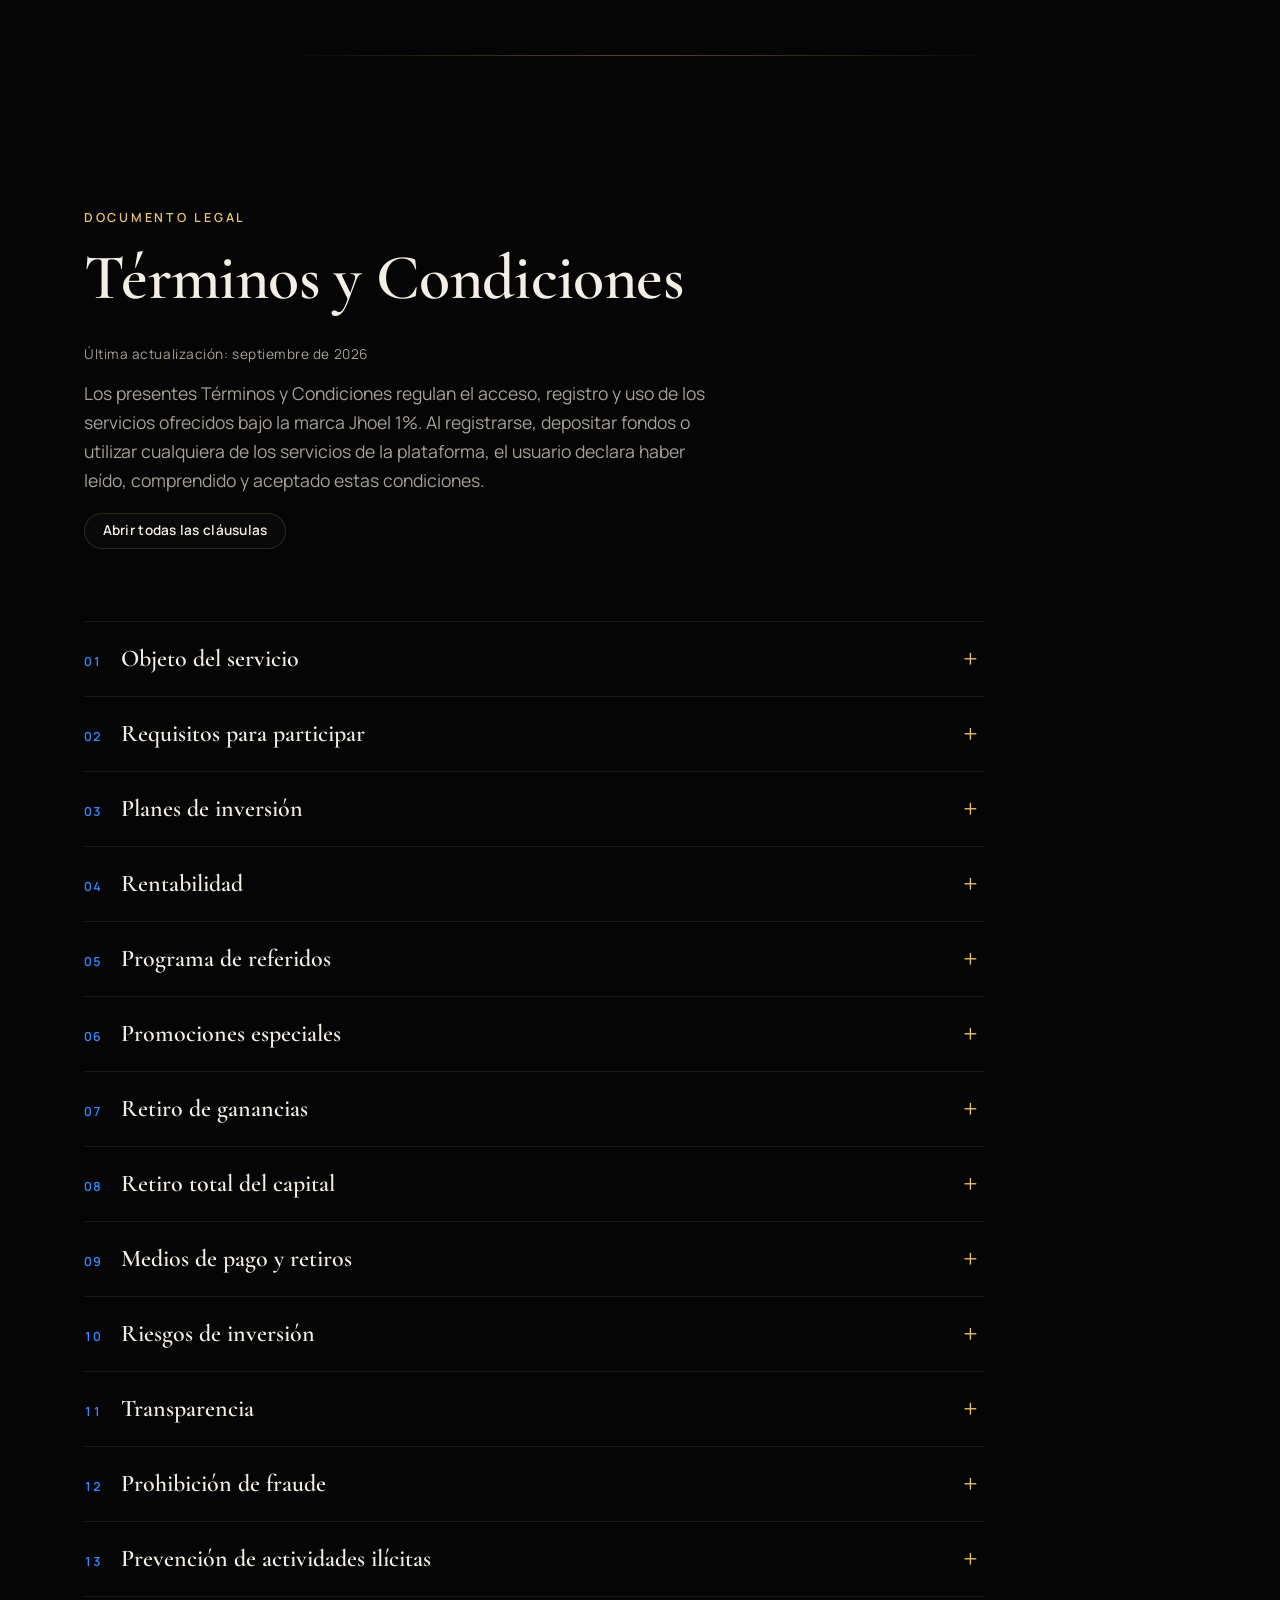
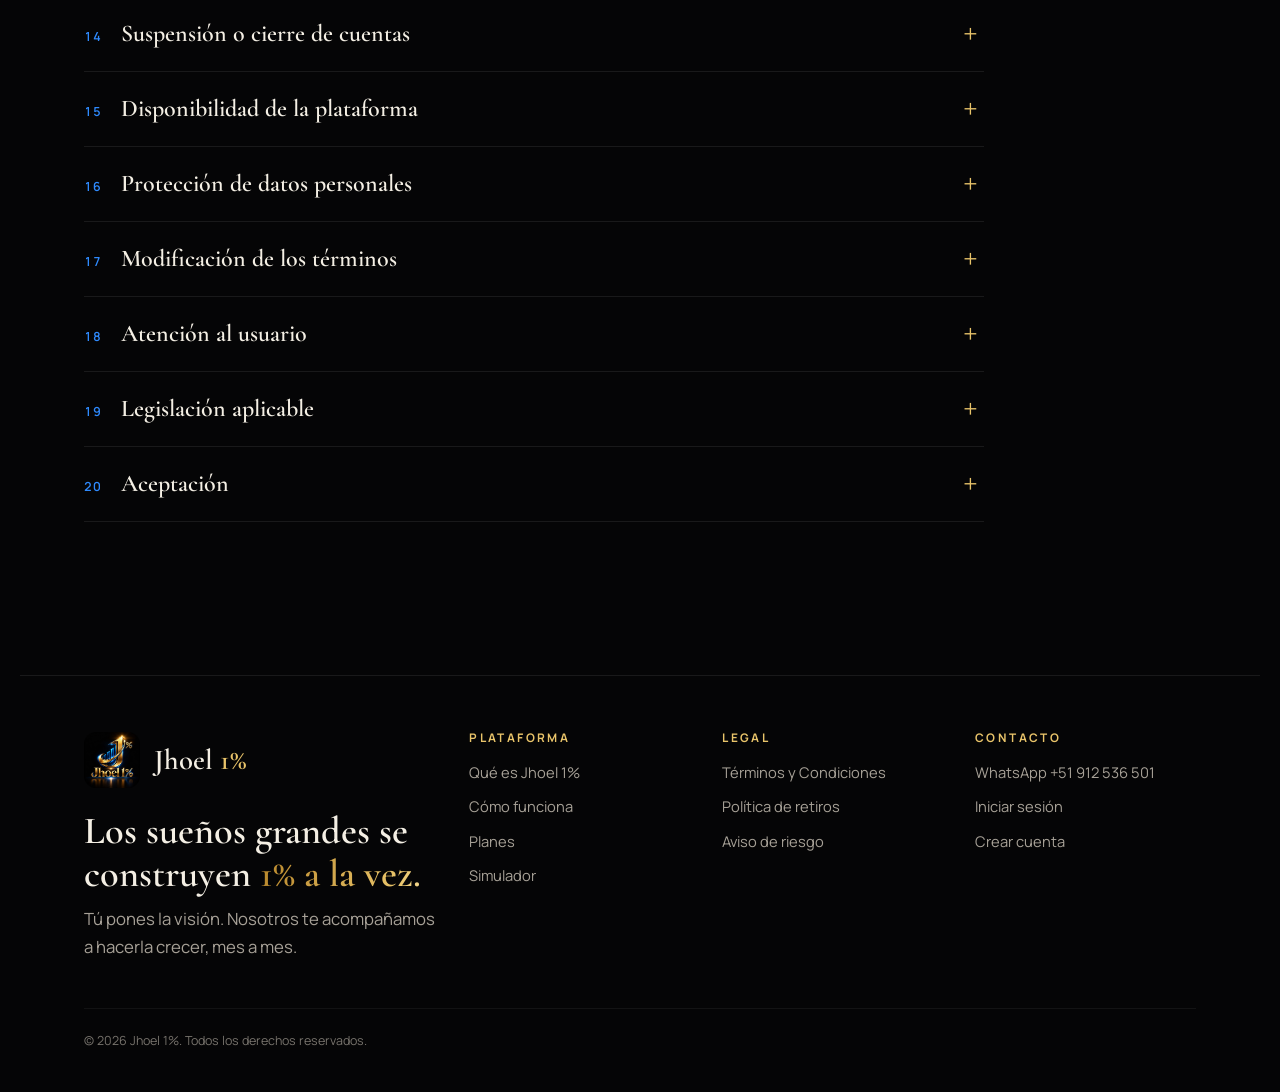
==== commit 2c86fd6b: "Agregar capital con monto, medios de pago y Binance - Ventana en tres pasos en el panel: monto con a" ====
--- a/admin.html
+++ b/admin.html
@@ -11,7 +11,7 @@
   <link rel="preconnect" href="https://fonts.gstatic.com" crossorigin>
   <link rel="stylesheet" href="https://fonts.googleapis.com/css2?family=Cormorant+Garamond:ital,wght@0,500;0,600;0,700;1,500&family=Manrope:wght@300;400;500;600;700&family=Sora:wght@500;600;700&display=swap">
   <link rel="stylesheet" href="panel.css?v=20261010">
-  <link rel="stylesheet" href="admin.css?v=20261009">
+  <link rel="stylesheet" href="admin.css?v=20261010">
 </head>
 <body class="is-admin">
 
@@ -37,6 +37,10 @@
           <svg viewBox="0 0 24 24" aria-hidden="true"><path d="M9 11a4 4 0 1 0 0-8 4 4 0 0 0 0 8Zm-7 10c0-4 3-6 7-6s7 2 7 6m1-10a3 3 0 1 0 0-6m2 16c0-3-1.5-5-4-5.6"/></svg>
           <span>Inversionistas</span>
         </a>
+        <a href="#depositos" data-view="depositos">
+          <svg viewBox="0 0 24 24" aria-hidden="true"><path d="M12 21V9m0 0-4 4m4-4 4 4M4 7V4h16v3"/></svg>
+          <span>Depósitos</span><b class="badge" id="badgeD" hidden></b>
+        </a>
         <a href="#retiros" data-view="retiros">
           <svg viewBox="0 0 24 24" aria-hidden="true"><path d="M12 3v12m0 0-4-4m4 4 4-4M4 17v3h16v-3"/></svg>
           <span>Retiros</span><b class="badge" id="badgeW" hidden></b>
@@ -136,6 +140,28 @@
             <table class="table table--click">
               <thead><tr><th>Inversionista</th><th>Verificación</th><th class="num">Capital</th><th class="num">Disponible</th><th class="num">Referidos</th><th class="num">Tasa obj.</th><th>Estado</th></tr></thead>
               <tbody id="invBody"></tbody>
+            </table>
+          </div>
+        </div>
+      </section>
+
+      <!-- ============ DEPÓSITOS ============ -->
+      <section class="view" id="view-depositos" aria-labelledby="h-a-dep" hidden>
+        <header class="view__head">
+          <h2 id="h-a-dep">Depósitos</h2>
+          <div class="chips" aria-label="Filtrar depósitos">
+            <button type="button" class="chip is-on" data-dfilter="pending">Por confirmar</button>
+            <button type="button" class="chip" data-dfilter="confirmed">Confirmados</button>
+            <button type="button" class="chip" data-dfilter="rejected">Rechazados</button>
+            <button type="button" class="chip" data-dfilter="all">Todos</button>
+          </div>
+        </header>
+        <p class="view__lead">Revisa que el dinero haya llegado a tu Binance, banco o Yape antes de confirmar. Al confirmar, el monto se suma al capital del inversionista y aparece en su panel.</p>
+        <div class="card card--flush">
+          <div class="table-wrap">
+            <table class="table">
+              <thead><tr><th>Enviado</th><th>Inversionista</th><th class="num">Monto</th><th>Medio y referencia</th><th>Comprobante</th><th>Estado</th><th>Acciones</th></tr></thead>
+              <tbody id="dBody"></tbody>
             </table>
           </div>
         </div>
@@ -248,6 +274,7 @@
   <nav class="tabbar" aria-label="Menú de administración">
     <a href="#resumen" data-view="resumen" class="is-active"><svg viewBox="0 0 24 24" aria-hidden="true"><path d="M3 13h8V3H3zm10 8h8V11h-8zM3 21h8v-6H3zm10-18v6h8V3z"/></svg><span>Resumen</span></a>
     <a href="#inversionistas" data-view="inversionistas"><svg viewBox="0 0 24 24" aria-hidden="true"><path d="M9 11a4 4 0 1 0 0-8 4 4 0 0 0 0 8Zm-7 10c0-4 3-6 7-6s7 2 7 6"/></svg><span>Personas</span></a>
+    <a href="#depositos" data-view="depositos"><svg viewBox="0 0 24 24" aria-hidden="true"><path d="M12 21V9m0 0-4 4m4-4 4 4M4 7V4h16v3"/></svg><span>Depósitos</span></a>
     <a href="#retiros" data-view="retiros"><svg viewBox="0 0 24 24" aria-hidden="true"><path d="M12 3v12m0 0-4-4m4 4 4-4M4 17v3h16v-3"/></svg><span>Retiros</span></a>
     <a href="#verificaciones" data-view="verificaciones"><svg viewBox="0 0 24 24" aria-hidden="true"><path d="M12 3 4 6v6c0 4.5 3.4 8.3 8 9 4.6-.7 8-4.5 8-9V6l-8-3Zm-3 9 2 2 4-4"/></svg><span>Verificar</span></a>
     <a href="#rentabilidad" data-view="rentabilidad"><svg viewBox="0 0 24 24" aria-hidden="true"><path d="M4 19 10 13l4 4 6-8M14 9h6v6"/></svg><span>Rentab.</span></a>
@@ -299,7 +326,7 @@
   </div>
 
   <script src="lib/supabase.js?v=2.117.3" defer></script>
-  <script src="config.js?v=20261009" defer></script>
-  <script src="admin.js?v=20261009" defer></script>
+  <script src="config.js?v=20261010" defer></script>
+  <script src="admin.js?v=20261010" defer></script>
 </body>
 </html>
--- a/panel.css
+++ b/panel.css
@@ -403,3 +403,118 @@
 .ring__inner strong { font-weight: 700; font-size: 1.9rem; }
 .avail strong, .close-sum__total dd { font-weight: 700; font-size: 1.35rem; }
 .level__now strong, .ref-stats strong { font-weight: 700; font-size: 1.6rem; }
+
+/* ==========================================================================
+   Agregar capital
+   ========================================================================== */
+.dep { position: fixed; inset: 0; z-index: 95; display: grid; place-items: center; padding: 16px; }
+.dep[hidden] { display: none !important; }
+.dep__backdrop { position: absolute; inset: 0; background: rgba(0,0,0,.72); backdrop-filter: blur(8px); -webkit-backdrop-filter: blur(8px); }
+.dep__dialog {
+  position: relative; width: 100%; max-width: 560px; max-height: calc(100svh - 32px); overflow-y: auto;
+  padding: clamp(22px, 4vw, 34px);
+  border-radius: 24px; border: 1px solid rgba(233,196,106,.3);
+  background:
+    radial-gradient(circle at 100% 0%, rgba(47,139,255,.12), transparent 45%),
+    radial-gradient(circle at 0% 0%, rgba(233,196,106,.12), transparent 45%),
+    linear-gradient(180deg, #121218, #09090c);
+  box-shadow: 0 50px 140px -40px rgba(0,0,0,.95);
+  animation: depIn .4s var(--ease);
+}
+@keyframes depIn { from { opacity: 0; transform: translateY(16px) scale(.98); } }
+.dep__head { display: flex; justify-content: space-between; align-items: flex-start; gap: 12px; margin-bottom: 20px; }
+.dep__head h2 { font-size: clamp(1.7rem, 4vw, 2.2rem); }
+.dep__head .top__eyebrow { margin-bottom: 6px; }
+.dep__close { width: 38px; height: 38px; flex: 0 0 auto; border-radius: 50%; border: 1px solid var(--line-soft); background: transparent; color: var(--muted); font-size: 1.4rem; cursor: pointer; }
+.dep__close:hover { color: var(--gold); border-color: var(--gold); }
+
+.dep__steps { list-style: none; margin: 0 0 24px; padding: 0; display: grid; grid-template-columns: repeat(3, 1fr); gap: 8px; }
+.dep__steps li { display: flex; align-items: center; gap: 8px; padding-top: 10px; border-top: 2px solid var(--line-soft); font-size: .78rem; color: var(--muted); }
+.dep__steps span { width: 22px; height: 22px; border-radius: 50%; display: grid; place-items: center; background: rgba(255,255,255,.06); font: 700 .72rem/1 var(--num, var(--sans)); }
+.dep__steps li.is-on { border-top-color: var(--gold); color: var(--text); }
+.dep__steps li.is-on span { background: var(--gold); color: #140f02; }
+.dep__steps li.is-done span { background: rgba(95,211,141,.2); color: var(--ok); }
+
+.dep__step { display: grid; gap: 16px; }
+.dep__label { margin: 0; font-size: .92rem; color: var(--muted); }
+.dep__label b { color: var(--gold-3); font-family: var(--num, var(--sans)); }
+.dep__amount {
+  display: flex; align-items: baseline; gap: 10px; padding: 14px 20px; border-radius: 16px;
+  border: 1px solid rgba(233,196,106,.35); background: rgba(0,0,0,.35);
+  transition: border-color .3s, box-shadow .3s;
+}
+.dep__amount:focus-within { border-color: var(--gold); box-shadow: 0 0 0 4px rgba(233,196,106,.12); }
+.dep__cur { font: 600 1.3rem/1 var(--num, var(--sans)); color: var(--gold); }
+.dep__amount input {
+  flex: 1; min-width: 0; border: 0; outline: 0; background: transparent; color: var(--text);
+  font: 700 clamp(2.2rem, 7vw, 3rem)/1.1 var(--num, var(--sans)); letter-spacing: -.03em;
+  font-variant-numeric: tabular-nums; -moz-appearance: textfield;
+}
+.dep__amount input::-webkit-outer-spin-button, .dep__amount input::-webkit-inner-spin-button { -webkit-appearance: none; margin: 0; }
+.dep__chips { display: flex; flex-wrap: wrap; gap: 8px; }
+.dep__chips button {
+  padding: .6em 1em; border-radius: 999px; border: 1px solid var(--line-soft); background: rgba(255,255,255,.03);
+  color: var(--text); font: 600 .82rem/1 var(--num, var(--sans)); cursor: pointer; transition: border-color .25s, color .25s, background .25s;
+}
+.dep__chips button:hover, .dep__chips button.is-on { border-color: var(--gold); color: var(--gold); background: rgba(233,196,106,.08); }
+.dep__hint, .dep__fine { margin: 0; font-size: .78rem; color: var(--muted); }
+.dep__sum { margin: 0; display: grid; gap: 0; border-radius: 14px; border: 1px solid var(--line-soft); overflow: hidden; }
+.dep__sum div { display: flex; justify-content: space-between; gap: 12px; padding: 12px 16px; border-bottom: 1px solid var(--line-soft); }
+.dep__sum div:last-child { border-bottom: 0; }
+.dep__sum dt { font-size: .86rem; color: var(--muted); }
+.dep__sum dd { margin: 0; font: 600 .98rem/1.3 var(--num, var(--sans)); font-variant-numeric: tabular-nums; }
+.dep__sum-hl { background: rgba(233,196,106,.07); }
+.dep__sum-hl dd { color: var(--gold); }
+.dep__actions { display: flex; justify-content: flex-end; gap: 10px; flex-wrap: wrap; margin-top: 4px; }
+.dep__actions--center { justify-content: center; }
+
+/* Medios de pago */
+.dep__methods { display: grid; gap: 10px; }
+.pay {
+  position: relative; display: grid; grid-template-columns: 48px minmax(0, 1fr) auto; align-items: center; gap: 14px;
+  width: 100%; padding: 14px 16px; text-align: left; cursor: pointer;
+  border-radius: 16px; border: 1px solid var(--line-soft); background: rgba(255,255,255,.025); color: var(--text);
+  transition: border-color .25s, background .25s, transform .25s var(--ease);
+}
+.pay:hover { transform: translateY(-1px); border-color: rgba(233,196,106,.4); }
+.pay[aria-checked="true"] { border-color: var(--gold); background: rgba(233,196,106,.08); box-shadow: 0 0 0 3px rgba(233,196,106,.12); }
+.pay__logo { width: 48px; height: 48px; border-radius: 14px; display: grid; place-items: center; background: rgba(255,255,255,.06); }
+.pay__logo svg { width: 26px; height: 26px; fill: none; stroke: var(--gold-3); stroke-width: 1.6; stroke-linecap: round; stroke-linejoin: round; }
+.pay__txt strong { display: block; font-size: 1rem; }
+.pay__txt small { font-size: .78rem; color: var(--muted); }
+.pay__tag { padding: .35em .7em; border-radius: 999px; font: 700 .64rem/1 var(--sans); letter-spacing: .08em; text-transform: uppercase; background: #f0b90b; color: #1a1400; }
+.pay--binance .pay__logo { background: #f0b90b; }
+.pay--binance .pay__logo svg { fill: #1e2026; stroke: none; width: 30px; height: 30px; }
+.pay--binance[aria-checked="true"] { border-color: #f0b90b; background: rgba(240,185,11,.08); box-shadow: 0 0 0 3px rgba(240,185,11,.15); }
+
+/* Datos de pago */
+.dep__total { display: flex; justify-content: space-between; align-items: baseline; gap: 12px; padding: 16px 18px; border-radius: 16px; background: rgba(233,196,106,.08); border: 1px solid var(--line); }
+.dep__total span { font-size: .86rem; color: var(--muted); }
+.dep__total { flex-wrap: wrap; }
+.dep__total strong { font: 700 clamp(1.3rem, 5vw, 1.7rem)/1 var(--num, var(--sans)); color: var(--gold-3); letter-spacing: -.02em; white-space: nowrap; }
+.dep__info { display: grid; gap: 10px; }
+.dep__info h4 { margin: 4px 0 0; font-size: .78rem; letter-spacing: .12em; text-transform: uppercase; color: var(--gold); }
+.dep__info ol { margin: 0; padding-left: 1.2em; display: grid; gap: 6px; font-size: .88rem; color: var(--muted); }
+.copyrow { display: grid; grid-template-columns: minmax(0, 1fr) auto; gap: 10px; align-items: center; padding: 12px 14px; border-radius: 12px; background: rgba(0,0,0,.35); border: 1px solid var(--line-soft); }
+.copyrow span { display: block; font-size: .72rem; color: var(--muted); margin-bottom: 3px; }
+.copyrow code { display: block; font: 600 .95rem/1.3 ui-monospace, "SFMono-Regular", Menlo, monospace; color: var(--text); word-break: break-all; }
+.copyrow button { border: 1px solid var(--line); background: transparent; color: var(--gold); border-radius: 10px; padding: 8px 12px; font: 600 .78rem var(--sans); cursor: pointer; }
+.copyrow button:hover { background: rgba(233,196,106,.1); }
+.btn--binance { background: #f0b90b; color: #1a1400; box-shadow: 0 12px 30px -12px rgba(240,185,11,.8); }
+.btn--binance:hover { transform: translateY(-1px); box-shadow: 0 16px 36px -10px rgba(240,185,11,.9); }
+.btn--binance svg { width: 20px; height: 20px; fill: #1a1400; }
+.dep__note { margin: 0; padding: 12px 14px; border-radius: 12px; font-size: .84rem; color: var(--gold-3); background: rgba(233,196,106,.07); border: 1px dashed rgba(233,196,106,.35); }
+.dep__note--warn { color: #ffd2a6; background: rgba(255,160,80,.07); border-color: rgba(255,160,80,.35); }
+.dep__confirm input[type="file"] { padding: .6em; font-size: .85rem; }
+.dep__file span em { font-style: normal; opacity: .7; }
+
+.dep__done { text-align: center; justify-items: center; padding: 10px 0; }
+.dep__done h3 { font-size: 1.8rem; }
+.dep__done p { margin: 0; color: var(--muted); max-width: 40ch; }
+.dep__check { width: 72px; height: 72px; border-radius: 50%; display: grid; place-items: center; font-size: 2rem; color: #0b1a10; background: linear-gradient(135deg, #a8f0c4, #5fd38d); box-shadow: 0 0 0 10px rgba(95,211,141,.12); }
+body.dep-open { overflow: hidden; }
+@media (max-width: 520px) {
+  .pay { grid-template-columns: 44px minmax(0, 1fr); }
+  .pay__tag { position: absolute; top: -9px; right: 12px; }
+  .dep__steps li { font-size: .7rem; }
+}
--- a/admin.css
+++ b/admin.css
@@ -65,3 +65,9 @@
 @media (max-width: 460px) { .drawer .auth__grid { grid-template-columns: 1fr; } }
 .kpis--5 .kpi__value { font-size: clamp(1.4rem, 1.9vw, 1.8rem); overflow-wrap: normal; }
 .kpis--5 .kpi--hero .kpi__value { font-size: clamp(1.6rem, 2.3vw, 2.2rem); }
+
+.pay-chip { display: inline-flex; align-items: center; gap: 6px; font-weight: 600; }
+.pay-chip--binance { color: #f0b90b; }
+.promo-check { display: flex; align-items: center; gap: 6px; font-size: .74rem; color: var(--muted); margin-top: 6px; cursor: pointer; }
+.promo-check input { accent-color: var(--gold); }
+@media (max-width: 900px) { .is-admin .tabbar { grid-template-columns: repeat(6, 1fr); } .is-admin .tabbar a { font-size: .6rem; } }
